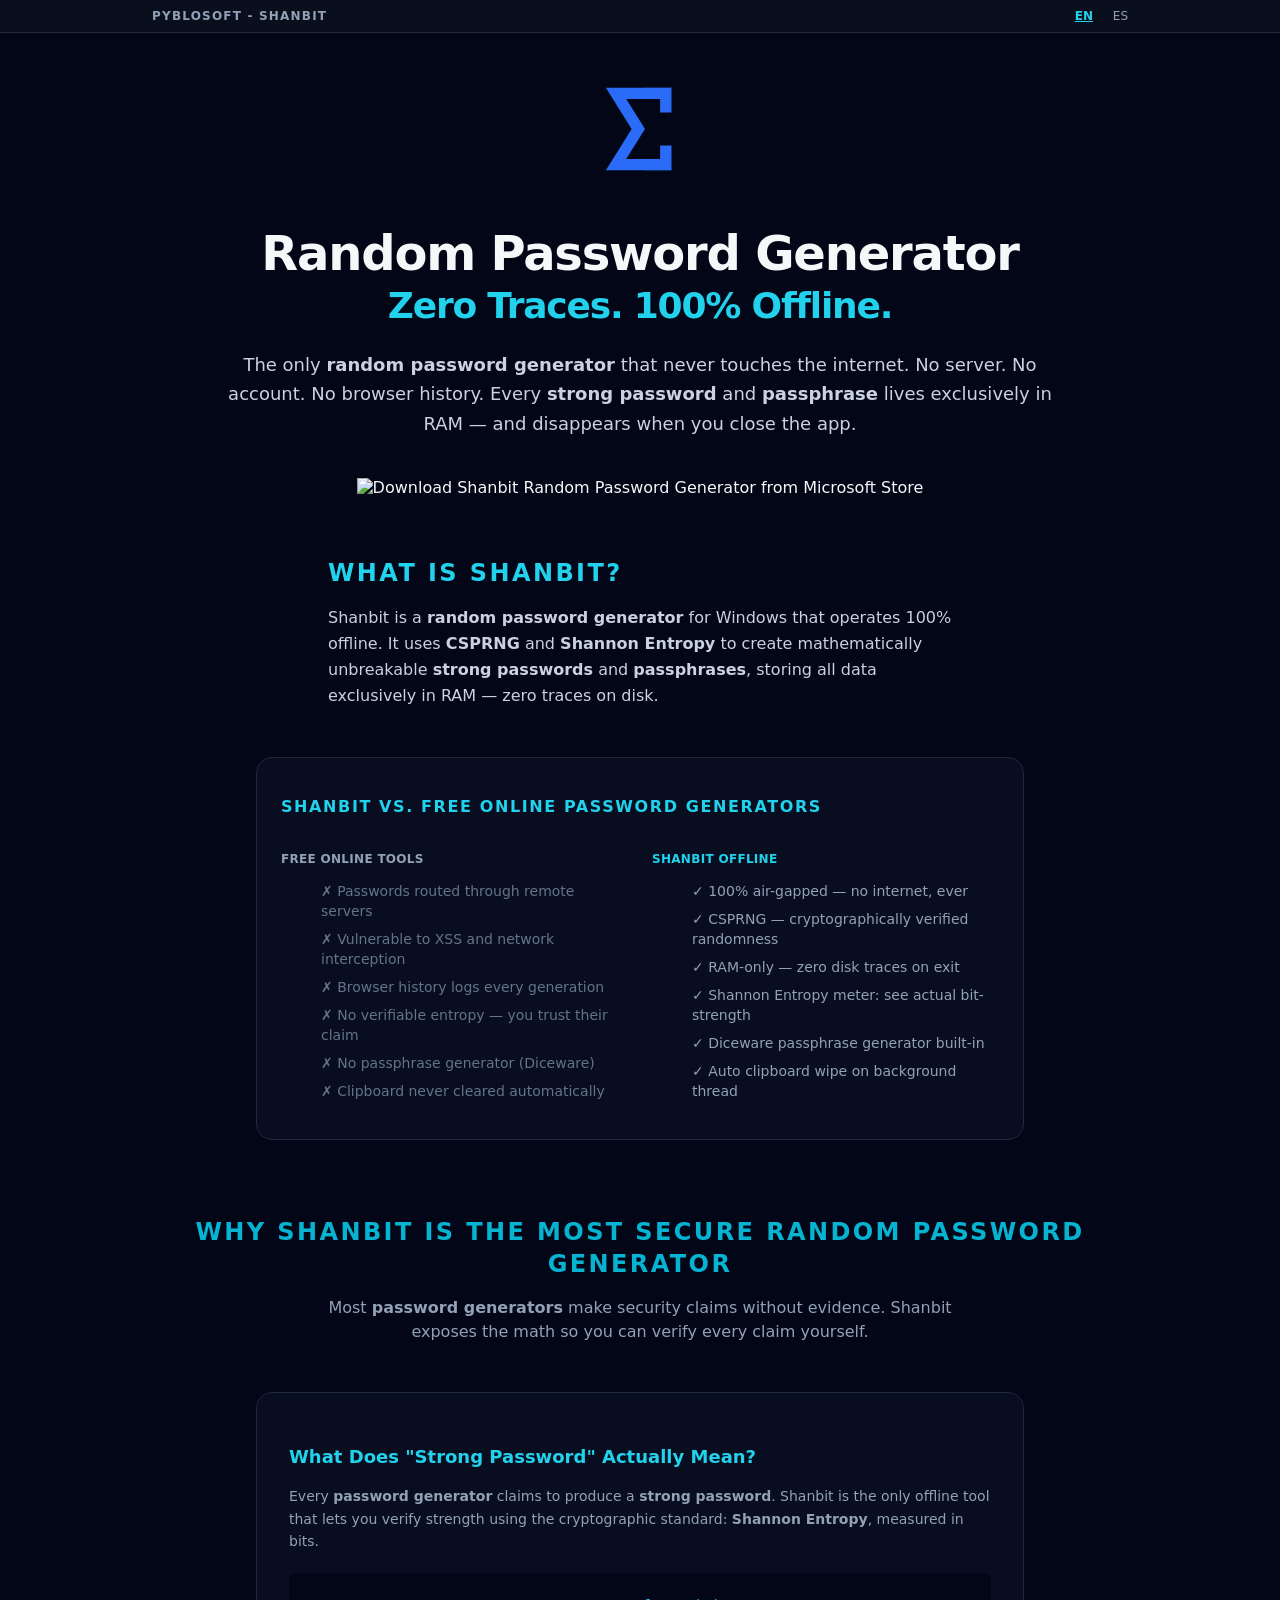
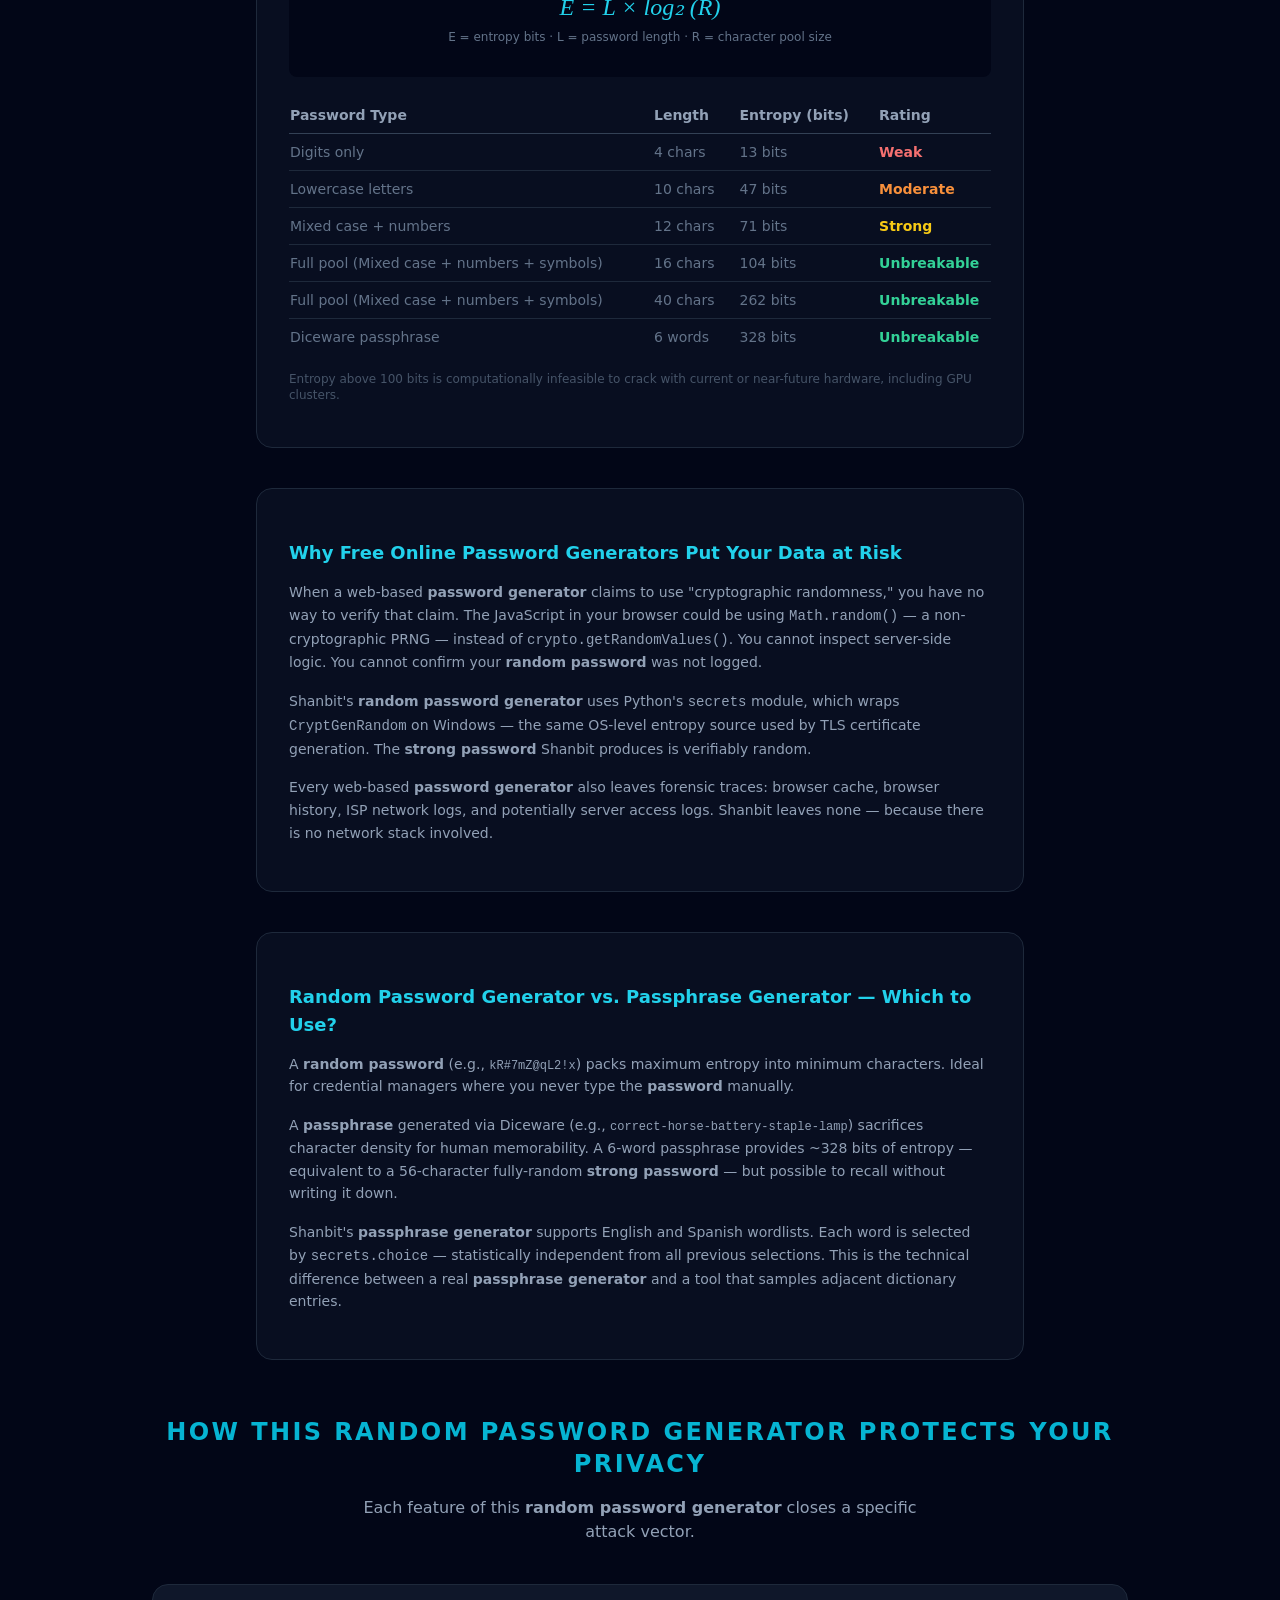
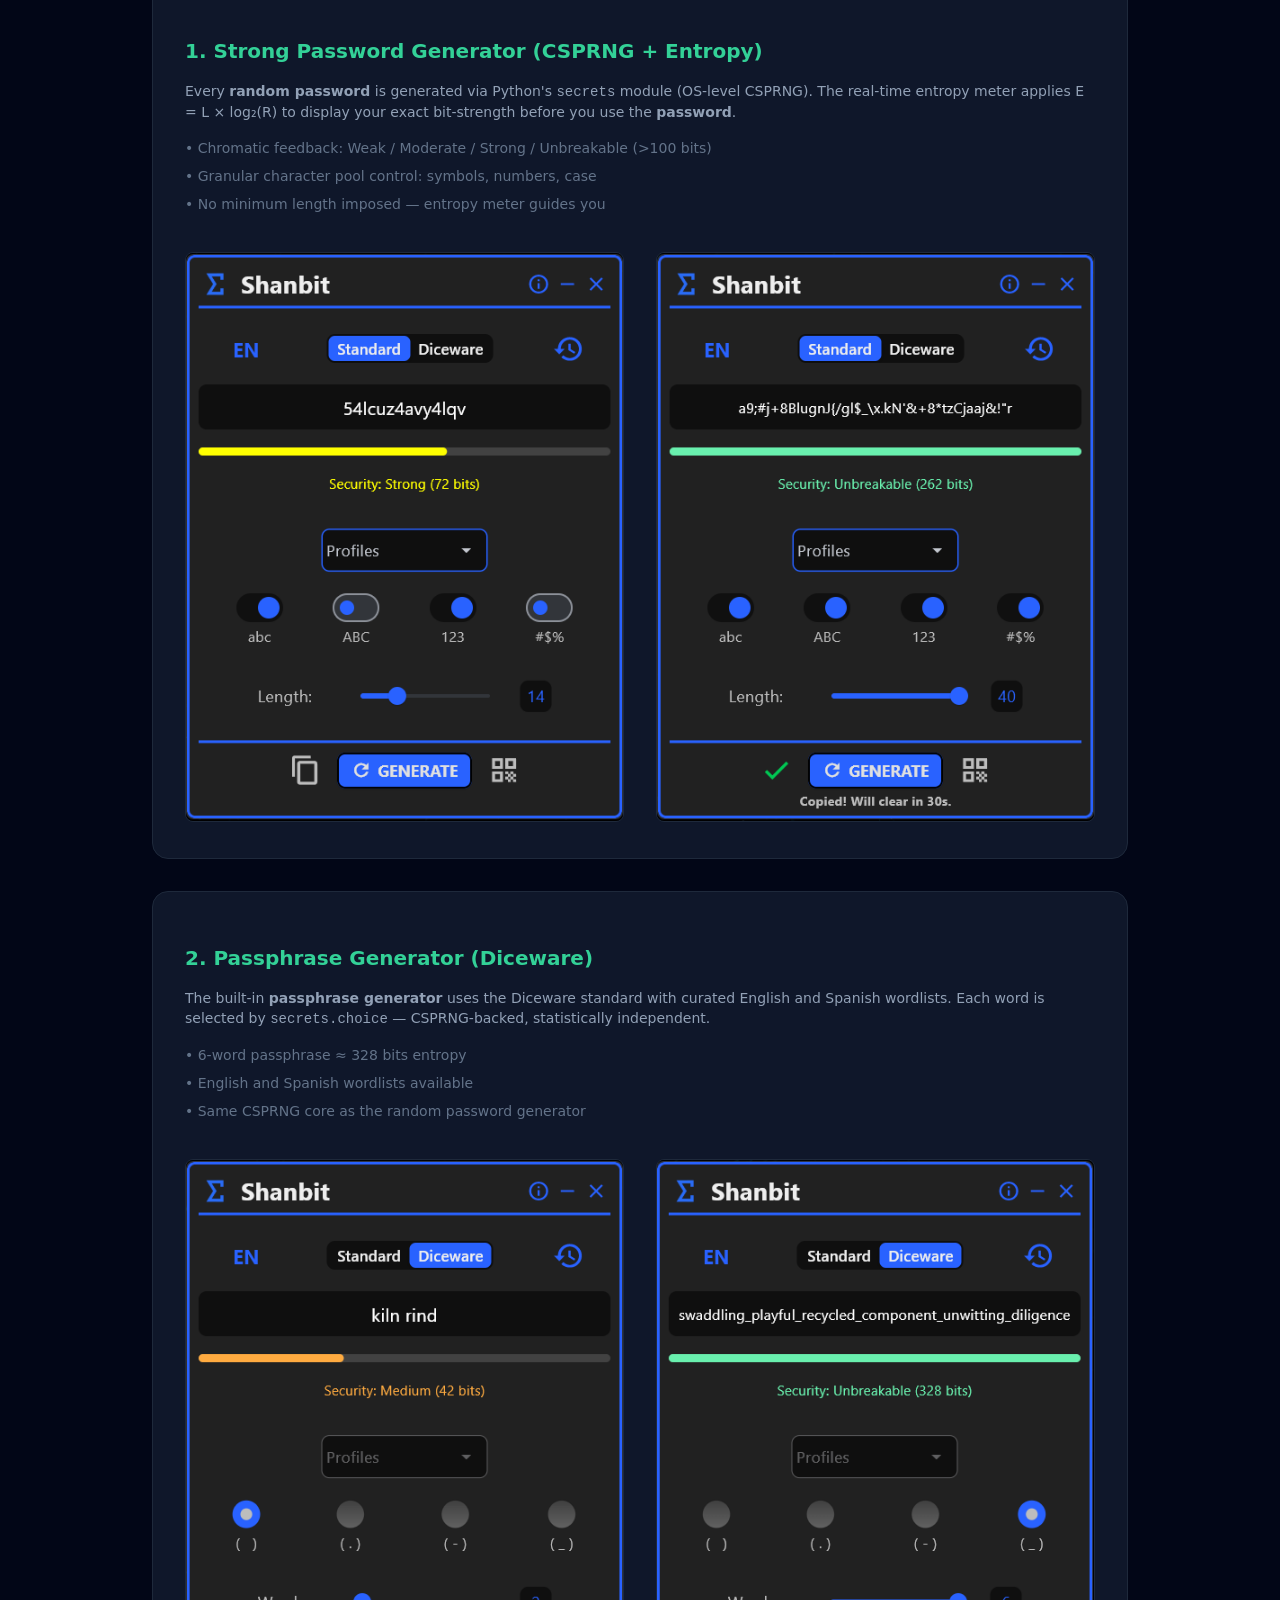
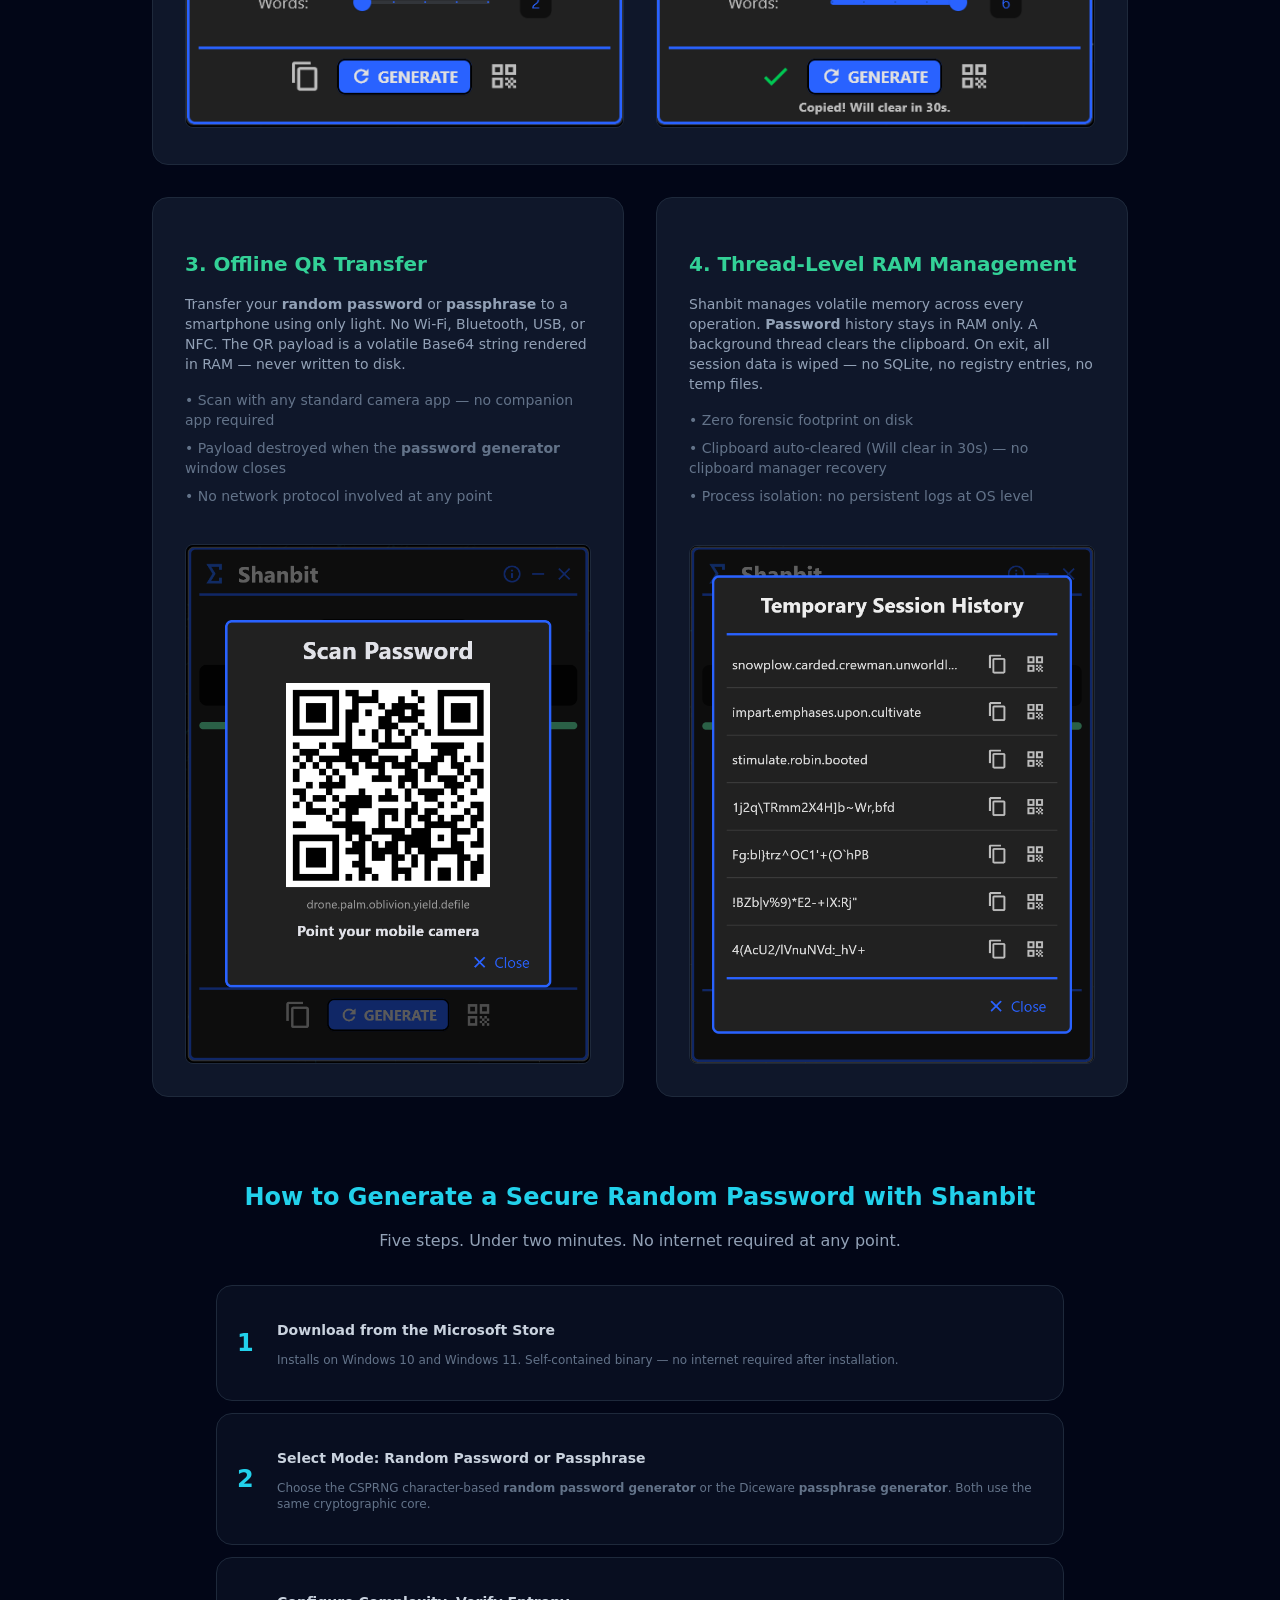
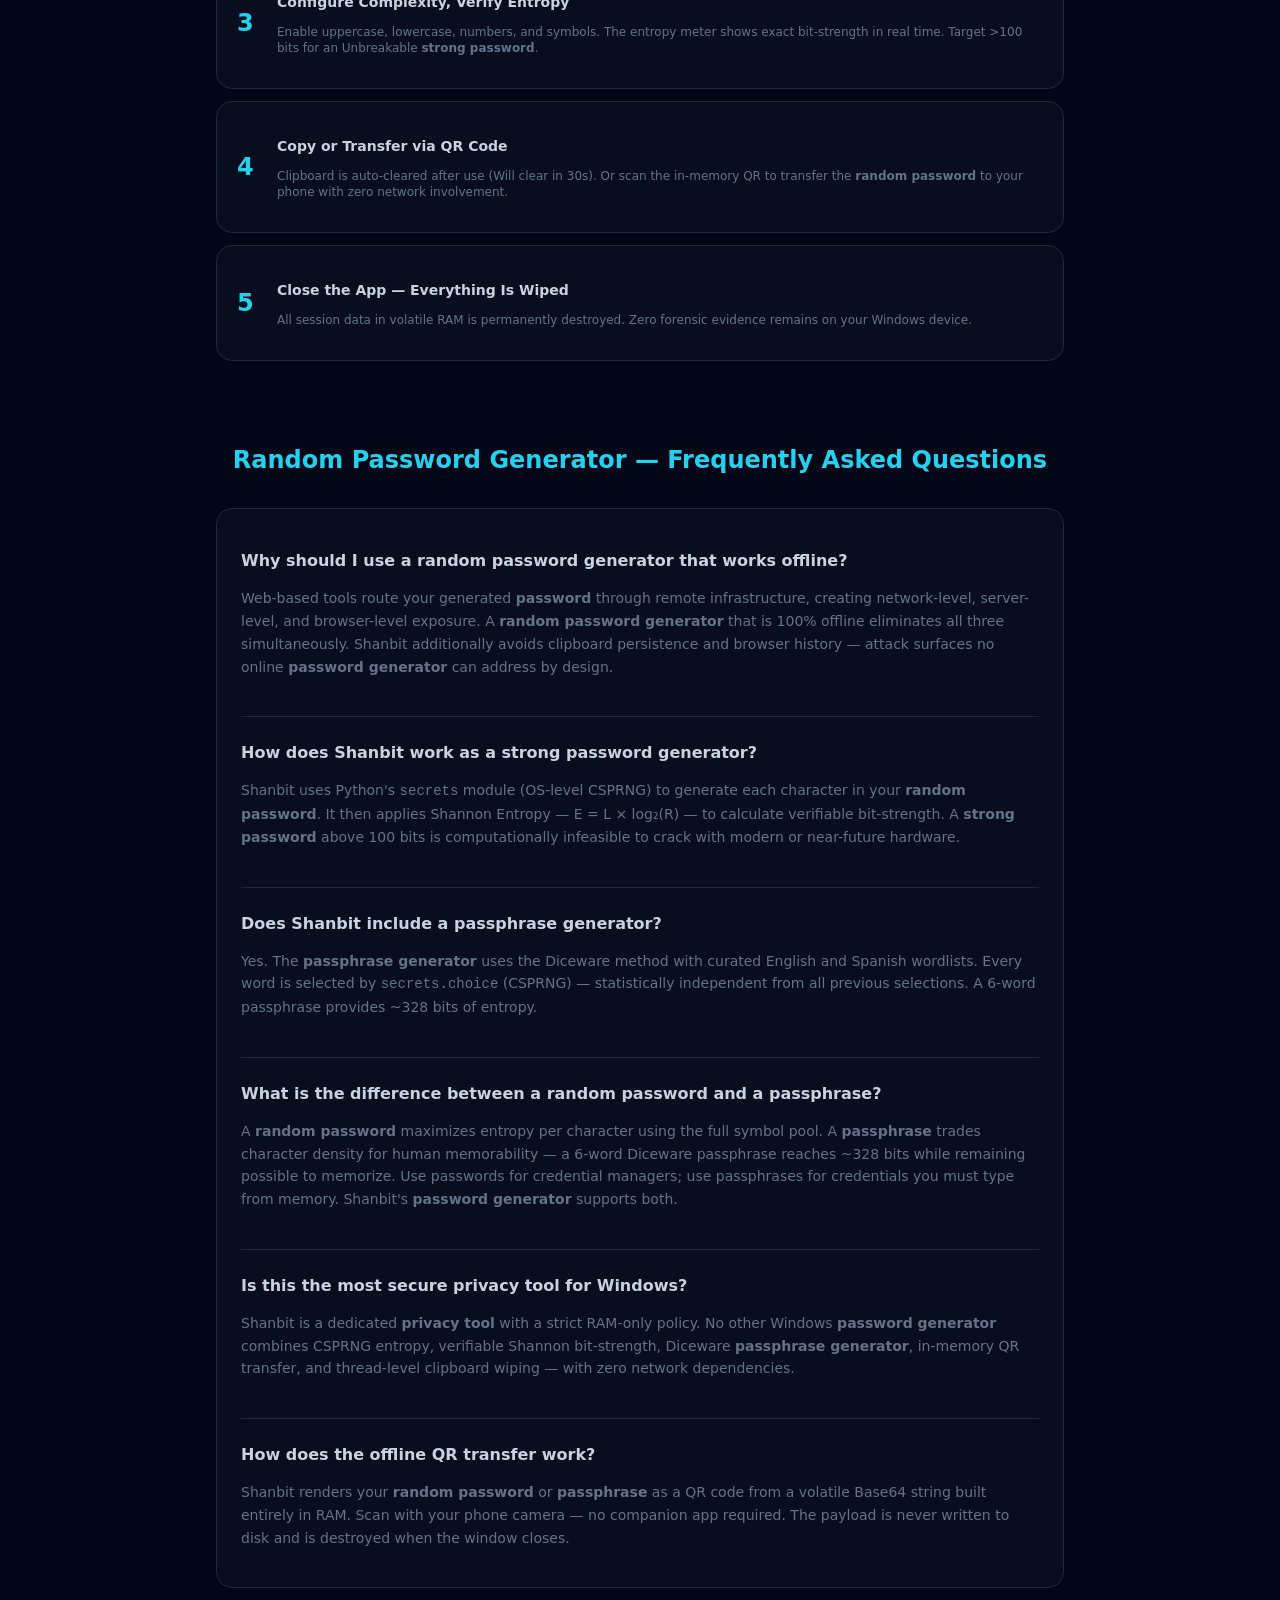
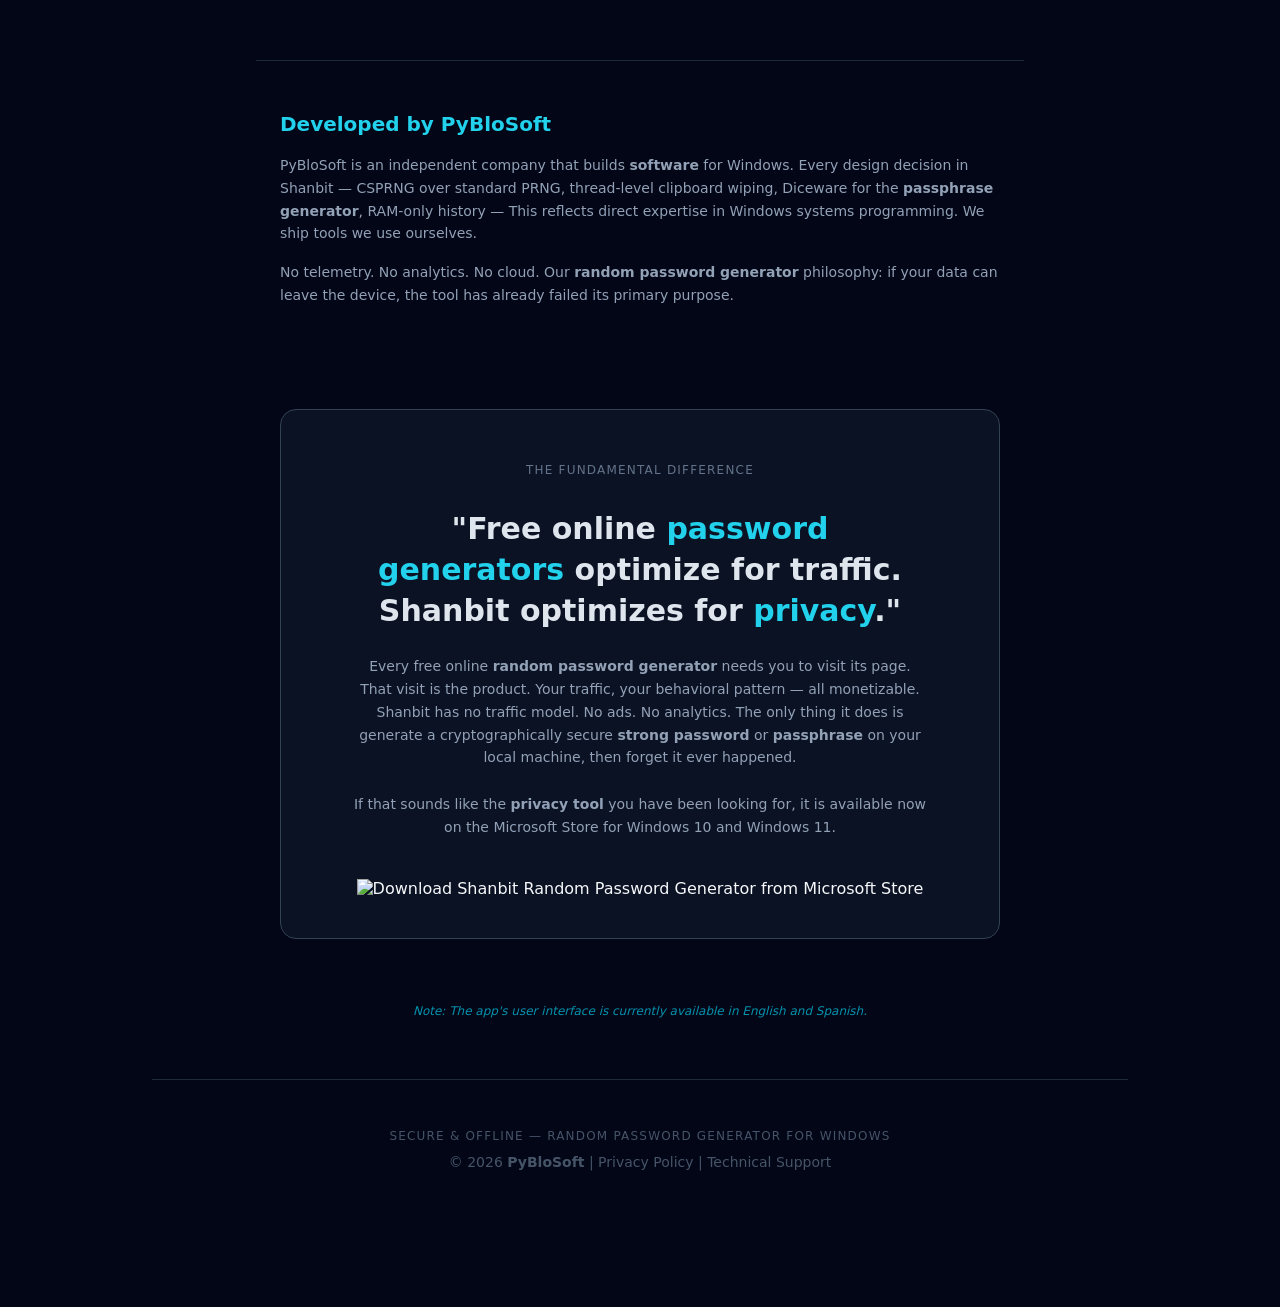
==== index.html @ 56f07fcd "feat: initial release of the web" ====
<!DOCTYPE html>
<html lang="en" class="dark" style="background-color: #020617;">
<head>
    <script>
        window.addEventListener('load', function() {
            setTimeout(function() {
                (function(w,d,s,l,i){w[l]=w[l]||[];w[l].push({'gtm.start':
                new Date().getTime(),event:'gtm.js'});var f=d.getElementsByTagName(s)[0],
                j=d.createElement(s),dl=l!='dataLayer'?'&l='+l:'';j.async=true;j.src=
                'https://www.googletagmanager.com/gtm.js?id='+i+dl;f.parentNode.insertBefore(j,f);
                })(window,document,'script','dataLayer','GTM-PFBRGDL6');
            }, 1000); 
        });
    </script>
    <meta charset="UTF-8">
    <meta name="viewport" content="width=device-width, initial-scale=1.0">
    <link rel="alternate" hreflang="en" href="https://pyblosoft.com/" />
    <link rel="alternate" hreflang="es" href="https://pyblosoft.com/es/" />
    <link rel="alternate" hreflang="x-default" href="https://pyblosoft.com/" />
    <meta name="robots" content="index, follow">
    <link rel="canonical" href="https://pyblosoft.com/" />
    
    <title>Random Password Generator | Secure, Private & 100% Offline - Shanbit</title>
    
    <meta name="description" content="Shanbit is the best random password generator for Windows. 100% offline, CSPRNG-powered strong password generator with passphrase generator (Diceware). Zero traces, total privacy.">
    
    <meta name="keywords" content="random password generator, password generator, strong password generator, passphrase generator, privacy tool, random password, offline password generator, secure password">

    <!-- Open Graph -->
    <meta property="og:type" content="website">
    <meta property="og:title" content="Shanbit – Random Password Generator | 100% Offline & Private">
    <meta property="og:description" content="The most secure random password generator for Windows. CSPRNG entropy, Diceware passphrase generator, and RAM-only privacy. Zero forensic footprint.">
    <meta property="og:url" content="https://pyblosoft.com/">
    <meta property="og:image" content="https://pyblosoft.com/assets/og_image.png">

    <link rel="shortcut icon" href="/favicon.ico" type="image/x-icon">

    <link rel="icon" type="image/png" href="/assets/Random-Password-Generator.png" sizes="512x512">

    <script type="application/ld+json">
    {
        "@context": "https://schema.org",
        "@type": "SoftwareApplication",
        "name": "Shanbit Random Password Generator",
        "alternateName": ["Shanbit", "Shanbit Password Generator", "Shanbit Privacy Tool"],
        "url": "https://pyblosoft.com/",
        "operatingSystem": "Windows 10, Windows 11",
        "applicationCategory": "SecurityApplication",
        "applicationSubCategory": "Password Manager",
        "description": "Shanbit is a professional random password generator for Windows that operates 100% offline. It uses CSPRNG entropy and a Diceware passphrase generator to create unbreakable strong passwords without leaving any forensic trace.",
        "featureList": [
            "Random Password Generator with Shannon Entropy analysis",
            "Passphrase Generator based on Diceware method",
            "CSPRNG (Cryptographically Secure Pseudo-Random Number Generator)",
            "100% Offline – no internet connection required",
            "RAM-only policy – zero disk traces",
            "Secure QR code transfer for mobile devices",
            "Automatic clipboard protection"
        ],
        "screenshot": [
            "https://pyblosoft.com/assets/standard-password-262bits-unbreakable.png",
            "https://pyblosoft.com/assets/standard-password-72bits-strong.png",
            "https://pyblosoft.com/assets/diceware-passphrase-328bits-unbreakable.png",
            "https://pyblosoft.com/assets/diceware-passphrase-42bits-moderate.png",
            "https://pyblosoft.com/assets/secure-qr-transfer-privacy-tool.png",
            "https://pyblosoft.com/assets/ram-only-history-random-password-security.png"
        ],
        "author": {
            "@type": "Organization",
            "name": "PyBloSoft",
            "url": "https://pyblosoft.com"
        }
    }
    </script>

    <script type="application/ld+json">
    {
        "@context": "https://schema.org",
        "@type": "Organization",
        "name": "PyBloSoft",
        "url": "https://pyblosoft.com",
        "logo": "https://pyblosoft.com/assets/shanbit-random-password-generator-logo.png",
        "contactPoint": {
            "@type": "ContactPoint",
            "email": "support@pyblosoft.com",
            "contactType": "Technical Support"
        },
        "sameAs": [],
        "description": "PyBloSoft is an independent software development company specializing in offline privacy tools and security software for Windows, following a strict private-by-design philosophy."
    }
    </script>

    <script type="application/ld+json">
    {
        "@context": "https://schema.org",
        "@type": "HowTo",
        "name": "How to Generate a Secure Random Password with Shanbit",
        "description": "Step-by-step guide to create a strong, cryptographically secure random password using the Shanbit offline random password generator for Windows.",
        "totalTime": "PT2M",
        "tool": {
            "@type": "HowToTool",
            "name": "Shanbit Random Password Generator"
        },
        "step": [
            {
                "@type": "HowToStep",
                "position": 1,
                "name": "Download and Install Shanbit",
                "text": "Get Shanbit from the Microsoft Store. The random password generator installs on Windows 10 or Windows 11 and requires no internet connection after installation.",
                "url": "https://www.microsoft.com/store/apps/9NR12VDV9NM5"
            },
            {
                "@type": "HowToStep",
                "position": 2,
                "name": "Choose Your Password Mode",
                "text": "Select between the random password generator mode (using CSPRNG + Shannon Entropy) or the passphrase generator mode (using the Diceware method with English or Spanish wordlists)."
            },
            {
                "@type": "HowToStep",
                "position": 3,
                "name": "Configure Password Complexity",
                "text": "Adjust character pools: uppercase letters, lowercase letters, numbers, and special symbols. The entropy meter displays real-time bit strength to confirm your strong password is in the Unbreakable range (>100 bits)."
            },
            {
                "@type": "HowToStep",
                "position": 4,
                "name": "Generate and Transfer Securely",
                "text": "Click Generate. Copy your strong password to the clipboard (Will clear in 30s) or scan the secure QR code to transfer the random password to your mobile device without any network connection."
            },
            {
                "@type": "HowToStep",
                "position": 5,
                "name": "Close the App to Wipe All Traces",
                "text": "When you close Shanbit, all password history stored in volatile RAM is instantly erased. No logs, no database entries, no forensic footprint remain on your hard drive."
            }
        ]
    }
    </script>

    <script type="application/ld+json">
    {
        "@context": "https://schema.org",
        "@type": "FAQPage",
        "mainEntity": [
            {
                "@type": "Question",
                "name": "Why should I use a random password generator that works offline?",
                "acceptedAnswer": {
                    "@type": "Answer",
                    "text": "An offline random password generator like Shanbit ensures your privacy by keeping sensitive data air-gapped from the internet, preventing leaks to third-party servers. Most web-based tools transmit your generated passwords to remote infrastructure, creating an exploitable attack surface. Shanbit's random password generator never connects to the internet, making interception technically impossible."
                }
            },
            {
                "@type": "Question",
                "name": "How does Shanbit work as a strong password generator?",
                "acceptedAnswer": {
                    "@type": "Answer",
                    "text": "Shanbit functions as a strong password generator by using CSPRNG (Cryptographically Secure Pseudo-Random Number Generators) and Shannon Entropy to guarantee that every random password resists modern brute-force attacks. The entropy formula E = L x log2(R) calculates the exact bit-strength of each password, giving you verifiable proof that your random password is mathematically unbreakable."
                }
            },
            {
                "@type": "Question",
                "name": "Does Shanbit include a passphrase generator?",
                "acceptedAnswer": {
                    "@type": "Answer",
                    "text": "Yes, Shanbit features a passphrase generator based on the Diceware method, creating human-readable keys that are cryptographically secure and easy to remember. The passphrase generator supports both English and Spanish wordlists, using Python's secrets.choice (CSPRNG) to ensure each word selection is statistically independent."
                }
            },
            {
                "@type": "Question",
                "name": "Is this the most secure privacy tool for Windows?",
                "acceptedAnswer": {
                    "@type": "Answer",
                    "text": "Shanbit is a dedicated privacy tool with a strict RAM-only policy. It leaves no forensic footprint on your hard drive. The random password generator stores all history exclusively in volatile memory, which is permanently wiped upon process termination. No other Windows password tool combines offline generation, entropy analysis, passphrase creation, and memory-safe architecture in a single application."
                }
            },
            {
                "@type": "Question",
                "name": "What makes Shanbit the best choice for random passwords?",
                "acceptedAnswer": {
                    "@type": "Answer",
                    "text": "Shanbit is the best choice because it combines a strong password generator, a passphrase generator, and secure QR transfer into a single offline privacy tool. Unlike free online generators, it uses CSPRNG for true randomness, calculates Shannon Entropy in real time, automatically clears the clipboard (Will clear in 30s), and destroys all data from RAM when closed."
                }
            },
            {
                "@type": "Question",
                "name": "What is the difference between a random password and a passphrase?",
                "acceptedAnswer": {
                    "@type": "Answer",
                    "text": "A random password is a string of mixed characters (letters, numbers, symbols) generated by a CSPRNG, optimized for maximum entropy per character. A passphrase is a sequence of random words generated by the Diceware method, which trades character-level complexity for human memorability while maintaining equivalent cryptographic strength. Shanbit's password generator supports both approaches."
                }
            },
            {
                "@type": "Question",
                "name": "How does the offline QR transfer work?",
                "acceptedAnswer": {
                    "@type": "Answer",
                    "text": "Shanbit generates a QR code containing your random password as a volatile Base64 string rendered entirely in RAM. You scan this code with your smartphone camera to transfer the strong password without using Wi-Fi, Bluetooth, USB, or any network protocol. The QR payload exists only during the active application window and is never written to disk."
                }
            },
            {
                "@type": "Question",
                "name": "Is Shanbit free to use?",
                "acceptedAnswer": {
                    "@type": "Answer",
                    "text": "Shanbit is available on the Microsoft Store for Windows 10 and Windows 11. It is a premium privacy tool developed by PyBloSoft, an independent software company focused on private-by-design security solutions."
                }
            }
        ]
    }
    </script>

    <script type="application/ld+json">
    {
        "@context": "https://schema.org",
        "@type": "BreadcrumbList",
        "itemListElement": [
            {
                "@type": "ListItem",
                "position": 1,
                "name": "Home",
                "item": "https://pyblosoft.com/"
            },
            {
                "@type": "ListItem",
                "position": 2,
                "name": "Random Password Generator",
                "item": "https://pyblosoft.com/"
            }
        ]
    }
    </script>

    <link rel="stylesheet" href="./assets/style.css">
</head>
<body class="bg-slate-950 font-sans antialiased text-slate-200">
    <noscript><iframe src="https://www.googletagmanager.com/ns.html?id=GTM-PFBRGDL6" height="0" width="0" style="display:none;visibility:hidden"></iframe></noscript>
    
    <nav class="bg-[#0a0f1e] border-b border-slate-800 sticky top-0 z-50">
        <div class="max-w-5xl mx-auto px-6 py-2 flex justify-between items-center">
            <div class="flex items-center gap-3">
                <span class="text-xs font-bold tracking-widest uppercase text-slate-400 slate-400-fijo">PyBloSoft - Shanbit</span>
            </div>
            <div class="text-xs space-x-4">
                <a href="index.html" class="cian-400-fijo underline font-bold">EN</a>
                <a href="es/index.html" class="slate-400-fijo hover-cian">ES</a>
            </div>
        </div>
    </nav>

    <!-- ============================================================
        ZONE 1 — CONVERSION (30%)
        Target: users already convinced. Close fast.
    ============================================================ -->

    <header class="max-w-4xl mx-auto px-6 pt-8 pb-6 text-center">

        <img src="assets/shanbit-random-password-generator-logo.png" alt="Shanbit – Professional Random Password Generator and Privacy Tool for Windows" class="w-24 h-24 md:w-28 md:h-28 mx-auto mb-6">
        
        <h1 class="text-4xl md:text-5xl font-extrabold mb-4 tracking-tight">
            <div>Random Password Generator</div> 
            <div><span class="text-2xl cian-400-fijo md:text-4xl mt-2">Zero Traces. 100% Offline.</span></div> 
        </h1>

        <p class="text-lg slate-300-fijo mt-6 mb-8 leading-relaxed max-w-lg mx-auto">
            The only <strong>random password generator</strong> that never touches the internet. 
            No server. No account. No browser history. Every <strong>strong password</strong> and <strong>passphrase</strong> lives exclusively in RAM — and disappears when you close the app.
        </p>

        <!-- Primary CTA -->
        <div class="flex justify-center py-2 mb-6">
            <a href="https://www.microsoft.com/store/apps/9NR12VDV9NM5" target="_blank" rel="noopener" class="transition-transform hover:scale-105">
                <img src="https://get.microsoft.com/images/en-us%20dark.svg" alt="Download Shanbit Random Password Generator from Microsoft Store" class="h-14">
            </a>
        </div>

        <!-- AEO Quick Answer Block -->
        <div class="px-6 py-2 max-w-2xl mx-auto mb-6 text-left">
            <h2 class="text-2xl cian-400-fijo font-bold mobile-left uppercase tracking-widest mb-2">What is Shanbit?</h2>
            <p class="slate-300-fijo text-base leading-relaxed">
                Shanbit is a <strong>random password generator</strong> for Windows that operates 100% offline. It uses <strong>CSPRNG</strong> and <strong>Shannon Entropy</strong> to create mathematically unbreakable <strong>strong passwords</strong> and <strong>passphrases</strong>, storing all data exclusively in RAM — zero traces on disk.
            </p>
        </div>

        <!-- Comparison table — conversion asset -->
        <div class="bg-slate-900/50 border border-slate-800 rounded-2xl p-6 max-w-3xl mx-auto text-left mb-4">
            <h2 class="text-base font-bold uppercase mobile-left tracking-widest cian-400-fijo mb-5" style="text-align:left!important">Shanbit vs. Free Online Password Generators</h2>
            <div class="grid grid-cols-2 gap-6 text-sm">
                <div>
                    <h3 class="font-bold slate-400-fijo mb-3 uppercase tracking-wide text-xs">Free Online Tools</h3>
                    <ul class="slate-500-fijo space-y-2">
                        <li>✗ Passwords routed through remote servers</li>
                        <li>✗ Vulnerable to XSS and network interception</li>
                        <li>✗ Browser history logs every generation</li>
                        <li>✗ No verifiable entropy — you trust their claim</li>
                        <li>✗ No passphrase generator (Diceware)</li>
                        <li>✗ Clipboard never cleared automatically</li>
                    </ul>
                </div>
                <div>
                    <h3 class="font-bold cian-400-fijo mb-3 uppercase tracking-wide text-xs">Shanbit Offline</h3>
                    <ul class="slate-400-fijo space-y-2">
                        <li>✓ 100% air-gapped — no internet, ever</li>
                        <li>✓ CSPRNG — cryptographically verified randomness</li>
                        <li>✓ RAM-only — zero disk traces on exit</li>
                        <li>✓ Shannon Entropy meter: see actual bit-strength</li>
                        <li>✓ Diceware passphrase generator built-in</li>
                        <li>✓ Auto clipboard wipe on background thread</li>
                    </ul>
                </div>
            </div>
        </div>

    </header>

    <main class="max-w-5xl mx-auto px-6 pb-24">

        <!-- ============================================================
            ZONE 2 — AUTHORITY (50%)
            Target: skeptics. Convince with technical precision.
        ============================================================ -->

        <div class="text-center mb-12 pt-4">
            <h2 class="text-2xl font-bold uppercase tracking-widest cian-500-fijo mb-4">Why Shanbit Is the Most Secure Random Password Generator</h2>
            <p class="slate-400-fijo max-w-2xl mx-auto text-base">Most <strong>password generators</strong> make security claims without evidence. Shanbit exposes the math so you can verify every claim yourself.</p>
        </div>

        <!-- Authority: Entropy mini table -->
        <div class="bg-slate-900/50 border border-slate-800 rounded-2xl p-8 max-w-3xl mx-auto mb-10">
            <h3 class="text-lg font-bold cian-400-fijo mb-2">What Does "Strong Password" Actually Mean?</h3>
            <p class="slate-400-fijo text-sm leading-relaxed mb-5">
                Every <strong>password generator</strong> claims to produce a <strong>strong password</strong>. Shanbit is the only offline tool that lets you verify strength using the cryptographic standard: <strong>Shannon Entropy</strong>, measured in bits.
            </p>
            <div class="bg-slate-950 rounded-lg p-5 mb-5 text-center">
                <span class="italic cian-400-fijo" style="font-size: 1.5rem; font-family: serif;">E = L × log₂ (R)</span>
                <p class="text-xs slate-500-fijo mt-2">E = entropy bits · L = password length · R = character pool size</p>
            </div>
            <div class="overflow-x-auto">
                <table class="w-full text-sm text-left border-collapse">
                    <thead>
                        <tr class="border-b border-slate-700">
                            <th class="py-2 pr-4 slate-400-fijo font-semibold">Password Type</th>
                            <th class="py-2 pr-4 slate-400-fijo font-semibold">Length</th>
                            <th class="py-2 pr-4 slate-400-fijo font-semibold">Entropy (bits)</th>
                            <th class="py-2 slate-400-fijo font-semibold">Rating</th>
                        </tr>
                    </thead>
                    <tbody class="slate-500-fijo">
                        <tr class="border-b border-slate-800">
                            <td class="py-2 pr-4">Digits only</td>
                            <td class="py-2 pr-4">4 chars</td>
                            <td class="py-2 pr-4">13 bits</td>
                            <td class="py-2 text-red-400 font-bold">Weak</td>
                        </tr>
                        <tr class="border-b border-slate-800">
                            <td class="py-2 pr-4">Lowercase letters</td>
                            <td class="py-2 pr-4">10 chars</td>
                            <td class="py-2 pr-4">47 bits</td>
                            <td class="py-2 text-orange-400 font-bold">Moderate</td>
                        </tr>
                        <tr class="border-b border-slate-800">
                            <td class="py-2 pr-4">Mixed case + numbers</td>
                            <td class="py-2 pr-4">12 chars</td>
                            <td class="py-2 pr-4">71 bits</td>
                            <td class="py-2 text-yellow-400 font-bold">Strong</td>
                        </tr>
                        <tr class="border-b border-slate-800">
                            <td class="py-2 pr-4">Full pool (Mixed case + numbers + symbols)</td>
                            <td class="py-2 pr-4">16 chars</td>
                            <td class="py-2 pr-4">104 bits</td>
                            <td class="py-2 emerald-400-fijo font-bold">Unbreakable</td>
                        </tr>
                        <tr class="border-b border-slate-800">
                            <td class="py-2 pr-4">Full pool (Mixed case + numbers + symbols)</td>
                            <td class="py-2 pr-4">40 chars</td>
                            <td class="py-2 pr-4">262 bits</td>
                            <td class="py-2 emerald-400-fijo font-bold">Unbreakable</td>
                        </tr>
                        <tr>
                            <td class="py-2 pr-4">Diceware passphrase</td>
                            <td class="py-2 pr-4">6 words</td>
                            <td class="py-2 pr-4">328 bits</td>
                            <td class="py-2 emerald-400-fijo font-bold">Unbreakable</td>
                        </tr>
                    </tbody>
                </table>
            </div>
            <p class="text-xs slate-600-fijo mt-4">Entropy above 100 bits is computationally infeasible to crack with current or near-future hardware, including GPU clusters.</p>
        </div>

        <!-- Authority: Why online generators are unverifiable -->
        <div class="bg-slate-900/50 border border-slate-800 rounded-2xl p-8 max-w-3xl mx-auto mb-10">
            <h3 class="text-lg font-bold cian-400-fijo mb-3">Why Free Online Password Generators Put Your Data at Risk</h3>
            <p class="slate-400-fijo text-sm leading-relaxed mb-4">
                When a web-based <strong>password generator</strong> claims to use "cryptographic randomness," you have no way to verify that claim. The JavaScript in your browser could be using <code>Math.random()</code> — a non-cryptographic PRNG — instead of <code>crypto.getRandomValues()</code>. You cannot inspect server-side logic. You cannot confirm your <strong>random password</strong> was not logged.
            </p>
            <p class="slate-400-fijo text-sm leading-relaxed mb-4">
                Shanbit's <strong>random password generator</strong> uses Python's <code>secrets</code> module, which wraps <code>CryptGenRandom</code> on Windows — the same OS-level entropy source used by TLS certificate generation. The <strong>strong password</strong> Shanbit produces is verifiably random.
            </p>
            <p class="slate-400-fijo text-sm leading-relaxed">
                Every web-based <strong>password generator</strong> also leaves forensic traces: browser cache, browser history, ISP network logs, and potentially server access logs. Shanbit leaves none — because there is no network stack involved.
            </p>
        </div>

        <!-- Authority: Password vs Passphrase -->
        <div class="bg-slate-900/50 border border-slate-800 rounded-2xl p-8 max-w-3xl mx-auto mb-14">
            <h3 class="text-lg font-bold cian-400-fijo mb-3">Random Password Generator vs. Passphrase Generator — Which to Use?</h3>
            <p class="slate-400-fijo text-sm leading-relaxed mb-4">
                A <strong>random password</strong> (e.g., <code class="text-xs">kR#7mZ@qL2!x</code>) packs maximum entropy into minimum characters. Ideal for credential managers where you never type the <strong>password</strong> manually.
            </p>
            <p class="slate-400-fijo text-sm leading-relaxed mb-4">
                A <strong>passphrase</strong> generated via Diceware (e.g., <code class="text-xs">correct-horse-battery-staple-lamp</code>) sacrifices character density for human memorability. A 6-word passphrase provides ~328 bits of entropy — equivalent to a 56-character fully-random <strong>strong password</strong> — but possible to recall without writing it down.
            </p>
            <p class="slate-400-fijo text-sm leading-relaxed">
                Shanbit's <strong>passphrase generator</strong> supports English and Spanish wordlists. Each word is selected by <code>secrets.choice</code> — statistically independent from all previous selections. This is the technical difference between a real <strong>passphrase generator</strong> and a tool that samples adjacent dictionary entries.
            </p>
        </div>

        <!-- Features -->
        <div class="text-center mb-10">
            <h2 class="text-2xl font-bold uppercase tracking-widest cian-500-fijo mb-3">How This Random Password Generator Protects Your Privacy</h2>
            <p class="slate-400-fijo text-base max-w-xl mx-auto">Each feature of this <strong>random password generator</strong> closes a specific attack vector.</p>
        </div>

        <div class="feature-card p-8 mb-8 rounded-2xl flex flex-col h-full">
            <div class="mb-6 flex-grow">
                <h3 class="text-xl font-bold mb-4 emerald-400-fijo">1. Strong Password Generator (CSPRNG + Entropy)</h3>
                <p class="slate-400-fijo text-sm mb-4">
                    Every <strong>random password</strong> is generated via Python's <code>secrets</code> module (OS-level CSPRNG). The real-time entropy meter applies E = L × log₂(R) to display your exact bit-strength before you use the <strong>password</strong>.
                </p>
                <ul class="text-sm slate-500-fijo space-y-2">
                    <li>• Chromatic feedback: Weak / Moderate / Strong / Unbreakable (&gt;100 bits)</li>
                    <li>• Granular character pool control: symbols, numbers, case</li>
                    <li>• No minimum length imposed — entropy meter guides you</li>
                </ul>
            </div>
            <div class="grid md:grid-cols-2 gap-8 mb-1">
                <img src="assets/standard-password-72bits-strong.png" alt="Shanbit random password generator — 14 characters, 72 bits, Security: Strong" class="rounded-lg border border-slate-800 w-full object-cover">
                <img src="assets/standard-password-262bits-unbreakable.png" alt="Shanbit random password generator — 40 characters, 262 bits, Security: Unbreakable" class="rounded-lg border border-slate-800 w-full object-cover">
            </div>
        </div>

        <div class="feature-card p-8 mb-8 rounded-2xl flex flex-col h-full">
            <div class="mb-6 flex-grow">
                <h3 class="text-xl font-bold mb-4 emerald-400-fijo">2. Passphrase Generator (Diceware)</h3>
                <p class="slate-400-fijo text-sm mb-4">
                    The built-in <strong>passphrase generator</strong> uses the Diceware standard with curated English and Spanish wordlists. Each word is selected by <code>secrets.choice</code> — CSPRNG-backed, statistically independent.
                </p>
                <ul class="text-sm slate-500-fijo space-y-2">
                    <li>• 6-word passphrase ≈ 328 bits entropy</li>
                    <li>• English and Spanish wordlists available</li>
                    <li>• Same CSPRNG core as the random password generator</li>
                </ul>
            </div>
            <div class="grid md:grid-cols-2 gap-8 mb-1">
                <img src="assets/diceware-passphrase-42bits-moderate.png" alt="Shanbit passphrase generator — 2 words, 42 bits, Security: Moderate" class="rounded-lg border border-slate-800 w-full object-cover">
                <img src="assets/diceware-passphrase-328bits-unbreakable.png" alt="Shanbit passphrase generator — 6 words, 328 bits, Security: Unbreakable" class="rounded-lg border border-slate-800 w-full object-cover">
            </div>
        </div>

        <div class="grid md:grid-cols-2 gap-8 items-stretch mb-14">
            <div class="feature-card p-8 rounded-2xl flex flex-col h-full">
                <div class="mb-6 flex-grow">
                    <h3 class="text-xl font-bold mb-4 emerald-400-fijo">3. Offline QR Transfer</h3>
                    <p class="slate-400-fijo text-sm mb-4">
                        Transfer your <strong>random password</strong> or <strong>passphrase</strong> to a smartphone using only light. No Wi-Fi, Bluetooth, USB, or NFC. The QR payload is a volatile Base64 string rendered in RAM — never written to disk.
                    </p>
                    <ul class="text-sm slate-500-fijo space-y-2">
                        <li>• Scan with any standard camera app — no companion app required</li>
                        <li>• Payload destroyed when the <strong>password generator</strong> window closes</li>
                        <li>• No network protocol involved at any point</li>
                    </ul>
                </div>
                <img src="assets/secure-qr-transfer-privacy-tool.png" alt="Secure offline QR transfer in Shanbit privacy tool for transferring random password to mobile without internet" class="mt-auto rounded-lg border border-slate-800 w-full object-cover">
            </div>
            <div class="feature-card p-8 rounded-2xl flex flex-col h-full">
                <div class="mb-6 flex-grow">
                    <h3 class="text-xl font-bold mb-4 emerald-400-fijo">4. Thread-Level RAM Management</h3>
                    <p class="slate-400-fijo text-sm mb-4">
                        Shanbit manages volatile memory across every operation. <strong>Password</strong> history stays in RAM only. A background thread clears the clipboard. On exit, all session data is wiped — no SQLite, no registry entries, no temp files.
                    </p>
                    <ul class="text-sm slate-500-fijo space-y-2">
                        <li>• Zero forensic footprint on disk</li>
                        <li>• Clipboard auto-cleared (Will clear in 30s) — no clipboard manager recovery</li>
                        <li>• Process isolation: no persistent logs at OS level</li>
                    </ul>
                </div>
                <img src="assets/ram-only-history-random-password-security.png" alt="Volatile RAM history management in Shanbit random password generator ensuring maximum privacy and zero disk traces" class="mt-auto rounded-lg border border-slate-800 w-full object-cover">
            </div>
        </div>

        <!-- How To -->
        <section class="max-w-4xl mx-auto px-6 py-2 mb-6">
            <h2 class="text-2xl font-bold cian-400-fijo mb-2 text-center">How to Generate a Secure Random Password with Shanbit</h2>
            <p class="slate-400-fijo text-base text-center mb-8">Five steps. Under two minutes. No internet required at any point.</p>
            <div class="space-y-3">
                <div class="bg-slate-900/50 border border-slate-800 rounded-2xl p-5 flex gap-4 items-center">
                    <span class="text-2xl font-extrabold cian-400-fijo leading-none w-6 shrink-0">1</span>
                    <div>
                        <h3 class="font-bold slate-300-fijo mb-1 text-sm">Download from the Microsoft Store</h3>
                        <p class="slate-500-fijo text-xs">Installs on Windows 10 and Windows 11. Self-contained binary — no internet required after installation.</p>
                    </div>
                </div>
                <div class="bg-slate-900/50 border border-slate-800 rounded-2xl p-5 flex gap-4 items-center">
                    <span class="text-2xl font-extrabold cian-400-fijo leading-none w-6 shrink-0">2</span>
                    <div>
                        <h3 class="font-bold slate-300-fijo mb-1 text-sm">Select Mode: Random Password or Passphrase</h3>
                        <p class="slate-500-fijo text-xs">Choose the CSPRNG character-based <strong>random password generator</strong> or the Diceware <strong>passphrase generator</strong>. Both use the same cryptographic core.</p>
                    </div>
                </div>
                <div class="bg-slate-900/50 border border-slate-800 rounded-2xl p-5 flex gap-4 items-center">
                    <span class="text-2xl font-extrabold cian-400-fijo leading-none w-6 shrink-0">3</span>
                    <div>
                        <h3 class="font-bold slate-300-fijo mb-1 text-sm">Configure Complexity, Verify Entropy</h3>
                        <p class="slate-500-fijo text-xs">Enable uppercase, lowercase, numbers, and symbols. The entropy meter shows exact bit-strength in real time. Target &gt;100 bits for an Unbreakable <strong>strong password</strong>.</p>
                    </div>
                </div>
                <div class="bg-slate-900/50 border border-slate-800 rounded-2xl p-5 flex gap-4 items-center">
                    <span class="text-2xl font-extrabold cian-400-fijo leading-none w-6 shrink-0">4</span>
                    <div>
                        <h3 class="font-bold slate-300-fijo mb-1 text-sm">Copy or Transfer via QR Code</h3>
                        <p class="slate-500-fijo text-xs">Clipboard is auto-cleared after use (Will clear in 30s). Or scan the in-memory QR to transfer the <strong>random password</strong> to your phone with zero network involvement.</p>
                    </div>
                </div>
                <div class="bg-slate-900/50 border border-slate-800 rounded-2xl p-5 flex gap-4 items-center">
                    <span class="text-2xl font-extrabold cian-400-fijo leading-none w-6 shrink-0">5</span>
                    <div>
                        <h3 class="font-bold slate-300-fijo mb-1 text-sm">Close the App — Everything Is Wiped</h3>
                        <p class="slate-500-fijo text-xs">All session data in volatile RAM is permanently destroyed. Zero forensic evidence remains on your Windows device.</p>
                    </div>
                </div>
            </div>
        </section>

        <!-- FAQ -->
        <section class="max-w-4xl mx-auto px-6 py-8 mb-10">
            <h2 class="text-2xl font-bold cian-400-fijo mb-8 text-center">Random Password Generator — Frequently Asked Questions</h2>
            <div class="bg-slate-900/50 p-6 rounded-2xl border border-slate-800">
                <div class="space-y-6">
                    <div class="border-b border-slate-800 pb-6">
                        <h3 class="text-base font-bold mb-2 slate-300-fijo">Why should I use a random password generator that works offline?</h3>
                        <p class="slate-500-fijo text-sm leading-relaxed">Web-based tools route your generated <strong>password</strong> through remote infrastructure, creating network-level, server-level, and browser-level exposure. A <strong>random password generator</strong> that is 100% offline eliminates all three simultaneously. Shanbit additionally avoids clipboard persistence and browser history — attack surfaces no online <strong>password generator</strong> can address by design.</p>
                    </div>
                    <div class="border-b border-slate-800 pb-6">
                        <h3 class="text-base font-bold mb-2 slate-300-fijo">How does Shanbit work as a strong password generator?</h3>
                        <p class="slate-500-fijo text-sm leading-relaxed">Shanbit uses Python's <code>secrets</code> module (OS-level CSPRNG) to generate each character in your <strong>random password</strong>. It then applies Shannon Entropy — E = L × log₂(R) — to calculate verifiable bit-strength. A <strong>strong password</strong> above 100 bits is computationally infeasible to crack with modern or near-future hardware.</p>
                    </div>
                    <div class="border-b border-slate-800 pb-6">
                        <h3 class="text-base font-bold mb-2 slate-300-fijo">Does Shanbit include a passphrase generator?</h3>
                        <p class="slate-500-fijo text-sm leading-relaxed">Yes. The <strong>passphrase generator</strong> uses the Diceware method with curated English and Spanish wordlists. Every word is selected by <code>secrets.choice</code> (CSPRNG) — statistically independent from all previous selections. A 6-word passphrase provides ~328 bits of entropy.</p>
                    </div>
                    <div class="border-b border-slate-800 pb-6">
                        <h3 class="text-base font-bold mb-2 slate-300-fijo">What is the difference between a random password and a passphrase?</h3>
                        <p class="slate-500-fijo text-sm leading-relaxed">A <strong>random password</strong> maximizes entropy per character using the full symbol pool. A <strong>passphrase</strong> trades character density for human memorability — a 6-word Diceware passphrase reaches ~328 bits while remaining possible to memorize. Use passwords for credential managers; use passphrases for credentials you must type from memory. Shanbit's <strong>password generator</strong> supports both.</p>
                    </div>
                    <div class="border-b border-slate-800 pb-6">
                        <h3 class="text-base font-bold mb-2 slate-300-fijo">Is this the most secure privacy tool for Windows?</h3>
                        <p class="slate-500-fijo text-sm leading-relaxed">Shanbit is a dedicated <strong>privacy tool</strong> with a strict RAM-only policy. No other Windows <strong>password generator</strong> combines CSPRNG entropy, verifiable Shannon bit-strength, Diceware <strong>passphrase generator</strong>, in-memory QR transfer, and thread-level clipboard wiping — with zero network dependencies.</p>
                    </div>
                    <div>
                        <h3 class="text-base font-bold mb-2 slate-300-fijo">How does the offline QR transfer work?</h3>
                        <p class="slate-500-fijo text-sm leading-relaxed">Shanbit renders your <strong>random password</strong> or <strong>passphrase</strong> as a QR code from a volatile Base64 string built entirely in RAM. Scan with your phone camera — no companion app required. The payload is never written to disk and is destroyed when the window closes.</p>
                    </div>
                </div>
            </div>
        </section>

        <!-- E-E-A-T -->
        <section class="max-w-3xl mx-auto px-6 py-8 border-t border-slate-800 mb-2">
            <h2 class="text-xl font-bold mobile-left cian-400-fijo mb-4">Developed by PyBloSoft</h2>
            <p class="slate-400-fijo text-sm leading-relaxed mb-4">
                PyBloSoft is an independent company that builds <strong>software</strong> for Windows. Every design decision in Shanbit — CSPRNG over standard PRNG, thread-level clipboard wiping, Diceware for the <strong>passphrase generator</strong>, RAM-only history — This reflects direct expertise in Windows systems programming. We ship tools we use ourselves.
            </p>
            <p class="slate-400-fijo text-sm leading-relaxed">
                No telemetry. No analytics. No cloud. Our <strong>random password generator</strong> philosophy: if your data can leave the device, the tool has already failed its primary purpose.
            </p>
        </section>

        <!-- ============================================================
            ZONE 3 — PERSUASIVE CLOSE (20%)
            Target: users still on the fence. Anchor the decision.
        ============================================================ -->
        <section class="max-w-3xl mx-auto px-6 py-12 text-center">
            <div class="bg-slate-900/70 border border-slate-700 rounded-2xl p-10">
                <p class="text-xs uppercase tracking-widest slate-500-fijo mb-6">The fundamental difference</p>
                <blockquote class="text-2xl md:text-3xl font-bold slate-200 leading-snug mb-6">
                    "Free online <strong class="cian-400-fijo">password generators</strong> optimize for traffic.<br>
                    Shanbit optimizes for <strong class="cian-400-fijo">privacy</strong>."
                </blockquote>
                <p class="slate-400-fijo text-sm leading-relaxed max-w-xl mx-auto mb-6">
                    Every free online <strong>random password generator</strong> needs you to visit its page. That visit is the product. Your traffic, your behavioral pattern — all monetizable. Shanbit has no traffic model. No ads. No analytics. The only thing it does is generate a cryptographically secure <strong>strong password</strong> or <strong>passphrase</strong> on your local machine, then forget it ever happened.
                </p>
                <p class="slate-400-fijo text-sm leading-relaxed max-w-xl mx-auto mb-10">
                    If that sounds like the <strong>privacy tool</strong> you have been looking for, it is available now on the Microsoft Store for Windows 10 and Windows 11.
                </p>
                <a href="https://www.microsoft.com/store/apps/9NR12VDV9NM5" target="_blank" rel="noopener" class="transition-transform hover:scale-105 inline-block">
                    <img src="https://get.microsoft.com/images/en-us%20dark.svg" alt="Download Shanbit Random Password Generator from Microsoft Store" class="h-14 mx-auto">
                </a>
            </div>
            <p class="cian-500-fijo text-center font-medium italic text-xs mt-16 opacity-80">
                Note: The app's user interface is currently available in English and Spanish.
            </p>
        </section>

        <footer class="py-12 border-t border-slate-800 text-center slate-600-fijo">
            <div class="text-xs tracking-widest uppercase mb-2">
                Secure &amp; Offline — Random Password Generator for Windows
            </div>
            <div class="text-sm">
                © 2026 <strong>PyBloSoft</strong> | 
                <a href="privacy.html" class="hover-cian transition-colors">Privacy Policy</a> | 
                <a href="mailto:support@pyblosoft.com" class="hover-cian transition-colors">Technical Support</a>
            </div>
        </footer>

    </main>
</body>
</html>
---- assets/style.css ----
/* ===============================================
    style.css — Tailwind utility classes used in
    Shanbit landing page (pyblosoft.com)
   =============================================== */

/* --- Reset / Base --- */
*, *::before, *::after {
  box-sizing: border-box;
}

/* --- Layout containers --- */
.max-w-5xl { max-width: 64rem; }
.max-w-4xl { max-width: 56rem; }
.max-w-3xl { max-width: 48rem; }
.max-w-2xl { max-width: 42rem; }
.max-w-xl  { max-width: 36rem; }

.mx-auto  { margin-left: auto; margin-right: auto; }
.px-6     { padding-left: 1.5rem; padding-right: 1.5rem; }

/* --- Padding --- */
.py-2  { padding-top: 0.5rem;  padding-bottom: 0.5rem; }
.py-4  { padding-top: 1rem;    padding-bottom: 1rem; }
.py-8  { padding-top: 2rem;    padding-bottom: 2rem; }
.py-12 { padding-top: 3rem;    padding-bottom: 3rem; }
.pt-2  { padding-top: 0.5rem; }
.pt-4  { padding-top: 1rem; }
.pt-6  { padding-top: 1.5rem; }
.pt-8  { padding-top: 2rem; }
.pt-10 { padding-top: 2.5rem; }
.pb-6  { padding-bottom: 1.5rem; }
.pb-10 { padding-bottom: 2.5rem; }
.pb-12 { padding-bottom: 3rem; }
.pb-24 { padding-bottom: 6rem; }
.p-5   { padding: 1.25rem; }
.p-6   { padding: 1.5rem; }
.p-8   { padding: 2rem; }
.p-10  { padding: 2.5rem; }
.pr-4  { padding-right: 1rem; }

/* --- Margin --- */
.mb-1  { margin-bottom: 0.25rem; }
.mb-2  { margin-bottom: 0.5rem; }
.mb-3  { margin-bottom: 0.75rem; }
.mb-4  { margin-bottom: 1rem; }
.mb-5  { margin-bottom: 1.25rem; }
.mb-6  { margin-bottom: 1.5rem; }
.mb-8  { margin-bottom: 2rem; }
.mb-10 { margin-bottom: 2.5rem; }
.mb-12 { margin-bottom: 3rem; }
.mb-14 { margin-bottom: 3.5rem; }
.mt-2  { margin-top: 0.5rem; }
.mt-4  { margin-top: 1rem; }
.mt-6  { margin-top: 1.5rem; }
.mt-10 { margin-top: 2.5rem; }
.mt-14 { margin-top: 3.5rem; }
.mt-16 { margin-top: 4rem; }
.mt-auto { margin-top: auto; }

/* --- Flexbox --- */
.flex            { display: flex; }
.flex-col        { flex-direction: column; }
.flex-grow       { flex-grow: 1; }
.inline-block    { display: inline-block; }
.items-center    { align-items: center; }
.items-start     { align-items: flex-start; }
.items-stretch   { align-items: stretch; }
.justify-between { justify-content: space-between; }
.justify-center  { justify-content: center; }
.gap-3           { gap: 0.75rem; }
.gap-4           { gap: 1rem; }
.gap-6           { gap: 1.5rem; }
.gap-8           { gap: 2rem; }
.shrink-0        { flex-shrink: 0; }
.space-x-4 > * + * { margin-left: 1rem; }
.space-y-2 > * + * { margin-top: 0.5rem; }
.space-y-3 > * + * { margin-top: 0.75rem; }
.space-y-4 > * + * { margin-top: 1rem; }
.space-y-6 > * + * { margin-top: 1.5rem; }

/* --- Grid --- */
.grid        { display: grid; }
.grid-cols-2 { grid-template-columns: repeat(2, minmax(0, 1fr)); }
@media (min-width: 768px) {
  .md\:grid-cols-2 { grid-template-columns: repeat(2, minmax(0, 1fr)); }
}

/* --- Sizing --- */
.w-6    { width: 1.5rem; }
.w-24   { width: 6rem; }
.w-full { width: 100%; }
.h-14   { height: 3.5rem; }
.h-24   { height: 6rem; }
.h-full { height: 100%; }
@media (min-width: 768px) {
  .md\:w-28 { width: 7rem; }
  .md\:h-28 { height: 7rem; }
}

/* --- Typography --- */
.font-sans      { font-family: ui-sans-serif, system-ui, -apple-system, BlinkMacSystemFont, "Segoe UI", Roboto, "Helvetica Neue", Arial, sans-serif; }
.antialiased    { -webkit-font-smoothing: antialiased; -moz-osx-font-smoothing: grayscale; }
.font-bold      { font-weight: 700; }
.font-extrabold { font-weight: 800; }
.font-medium    { font-weight: 500; }
.font-semibold  { font-weight: 600; }
.italic         { font-style: italic; }
.uppercase      { text-transform: uppercase; }
.underline      { text-decoration-line: underline; }

.text-xs   { font-size: 0.75rem;  line-height: 1rem; }
.text-sm   { font-size: 0.875rem; line-height: 1.25rem; }
.text-base { font-size: 1rem;     line-height: 1.5rem; }
.text-lg   { font-size: 1.125rem; line-height: 1.75rem; }
.text-xl   { font-size: 1.25rem;  line-height: 1.75rem; }
.text-2xl  { font-size: 1.5rem;   line-height: 2rem; }
.text-3xl  { font-size: 1.875rem; line-height: 2.25rem; }
.text-4xl  { font-size: 2.25rem;  line-height: 2.5rem; }
@media (min-width: 768px) {
  .md\:text-3xl { font-size: 1.875rem; line-height: 2.25rem; }
  .md\:text-4xl { font-size: 2.25rem;  line-height: 2.5rem; }
  .md\:text-5xl { font-size: 3rem;     line-height: 1; }
  .md\:text-6xl { font-size: 3.75rem;  line-height: 1; }
}

.tracking-tight   { letter-spacing: -0.025em; }
.tracking-wide    { letter-spacing: 0.025em; }
.tracking-widest  { letter-spacing: 0.1em; }
.leading-none     { line-height: 1; }
.leading-relaxed  { line-height: 1.625; }
.leading-snug     { line-height: 1.375; }
.text-center      { text-align: center; }
.text-left        { text-align: left; }

/* --- Text colors --- */
.text-slate-200   { color: #e2e8f0; }
.text-slate-300   { color: #cbd5e1; }
.text-slate-400   { color: #94a3b8; }
.text-slate-500   { color: #64748b; }
.text-slate-600   { color: #475569; }
.text-cyan-400    { color: #22d3ee; }
.text-cyan-500    { color: #06b6d4; }
.text-emerald-400 { color: #34d399; }
.text-red-400     { color: #f87171; }
.text-orange-400  { color: #fb923c; }
.text-yellow-400  { color: #facc15; }

/* --- Borders & Radius --- */
.rounded-lg  { border-radius: 0.5rem; }
.rounded-xl  { border-radius: 0.75rem; }
.rounded-2xl { border-radius: 1rem; }
.border      { border-width: 1px; border-style: solid; }
.border-t    { border-top-width: 1px; border-top-style: solid; }
.border-b    { border-bottom-width: 1px; border-bottom-style: solid; }
.border-collapse { border-collapse: collapse; }
.border-slate-700 { border-color: #334155; }
.border-slate-800 { border-color: #1e293b; }

/* --- Backgrounds --- */
.bg-slate-950      { background-color: #020617; }
.bg-slate-900\/50  { background-color: rgb(15 23 42 / 0.5); }
.bg-slate-900\/70  { background-color: rgb(15 23 42 / 0.7); }
.bg-slate-950\/50  { background-color: rgb(2 6 23 / 0.5); }

/* --- Table --- */
.overflow-x-auto { overflow-x: auto; }

/* --- Images --- */
.object-cover { object-fit: cover; }

/* --- Positioning --- */
.sticky { position: sticky; }
.top-0  { top: 0; }
.z-50   { z-index: 50; }

/* --- Transitions & Transforms --- */
.transition-transform { transition-property: transform; transition-timing-function: cubic-bezier(0.4,0,0.2,1); transition-duration: 150ms; }
.transition-colors    { transition-property: color, background-color, border-color; transition-timing-function: cubic-bezier(0.4,0,0.2,1); transition-duration: 150ms; }
.hover\:scale-105:hover { transform: scale(1.05); }

/* --- Opacity --- */
.opacity-80 { opacity: 0.8; }

/* --- Links --- */
a { text-decoration: none; }

/* ============================================
    Custom component classes
   ============================================ */

* {
  forced-color-adjust: none !important;
  -webkit-forced-color-adjust: none !important;
}

:root {
  color-scheme: dark !important;
}

body {
  background-color: #020617 !important;
  background-image: linear-gradient(#020617, #020617) !important;
  margin: 0;
  color: transparent !important;
  -webkit-text-fill-color: transparent !important;
  text-shadow: 0 0 0 rgba(248, 250, 252, 0.99) !important;
  transform: translateZ(0);
}

nav {
  background-color: #0a0f1e !important;
  background-image: linear-gradient(#0a0f1e, #0a0f1e) !important;
  border-bottom: 1px solid #1e293b;
  position: sticky;
  top: 0;
  z-index: 50;
  transform: translateZ(0);
}

.feature-card {
  background-color: #0f172a !important;
  background-image: linear-gradient(#0f172a, #0f172a) !important;
  border: 1px solid #1e293b;
  transition: all 0.3s ease;
  display: flex;
  flex-direction: column;
  height: 100%;
  transform: translateZ(0);
  overflow: hidden;
}

.feature-card:hover {
  border-color: #22d3ee;
  transform: translateY(-2px) translateZ(0);
}

.feature-card ul {
  text-align: left;
  padding-left: 0;
}

/* --- Color helpers --- */
.text-red-400 {
  color: transparent !important;
  -webkit-text-fill-color: transparent !important;
  text-shadow: 0 0 0 rgba(248, 113, 113, 0.99) !important;
}
.text-orange-400 {
  color: transparent !important;
  -webkit-text-fill-color: transparent !important;
  text-shadow: 0 0 0 rgba(251, 146, 60, 0.99) !important;
}
.text-yellow-400 {
  color: transparent !important;
  -webkit-text-fill-color: transparent !important;
  text-shadow: 0 0 0 rgba(250, 204, 21, 0.99) !important;
}

.cian-400-fijo {
  color: transparent !important;
  -webkit-text-fill-color: transparent !important;
  text-shadow: 0 0 0 rgba(34, 211, 238, 0.99) !important;
}
.cian-500-fijo {
  color: transparent !important;
  -webkit-text-fill-color: transparent !important;
  text-shadow: 0 0 0 rgba(6, 182, 212, 0.99) !important;
}
.emerald-400-fijo {
  color: transparent !important;
  -webkit-text-fill-color: transparent !important;
  text-shadow: 0 0 0 rgba(52, 211, 153, 0.99) !important;
}
.slate-200 {
  color: transparent !important;
  -webkit-text-fill-color: transparent !important;
  text-shadow: 0 0 0 rgba(226, 232, 240, 0.99) !important;
}
.slate-300-fijo {
  color: transparent !important;
  -webkit-text-fill-color: transparent !important;
  text-shadow: 0 0 0 rgba(203, 213, 225, 0.99) !important;
}
.slate-400-fijo {
  color: transparent !important;
  -webkit-text-fill-color: transparent !important;
  text-shadow: 0 0 0 rgba(148, 163, 184, 0.99) !important;
}
.slate-500-fijo {
  color: transparent !important;
  -webkit-text-fill-color: transparent !important;
  text-shadow: 0 0 0 rgba(100, 116, 139, 0.99) !important;
}
.slate-600-fijo {
  color: transparent !important;
  -webkit-text-fill-color: transparent !important;
  text-shadow: 0 0 0 rgba(71, 85, 105, 0.99) !important;
}

.hover-cian:hover {
  text-shadow: 0 0 0 rgba(34, 211, 238, 0.99) !important;
}

strong, b {
  color: transparent !important;
  -webkit-text-fill-color: transparent !important;
  text-shadow: 0 0 0 inherit !important;
}

/* --- Logo & CTA responsive --- */
@media (min-width: 768px) {
  header img {
    width: 8rem !important;
    height: 8rem !important;
    margin-bottom: 0 !important;
  }
  header a img {
    height: 3.5rem !important;
    width: auto !important;
  }
}

/* ============================================
    Responsive fixes (mobile)
   ============================================ */
@media (max-width: 767px) {

  /* --- Alineación izquierda solo en listas --- */
  ul, ol, li { text-align: left !important; }
  table, th, td { text-align: left !important; }

  /* --- Párrafos dentro de cards y secciones de contenido --- */
  .feature-card p,
  .bg-slate-900\/50 p,
  .bg-slate-900\/70 p { text-align: left !important; }

  /* --- h2 y h3 centrados por defecto en móvil --- */
  h2, h3 { text-align: center !important; }

  /* --- Excepción: forzar izquierda con clase específica --- */
  .mobile-left { text-align: left !important; }

  /* --- Solo se centran cuando están dentro de text-center --- */
  .text-center h1,
  .text-center h2,
  .text-center h3,
  .text-center { text-align: center !important; }
  .text-center p { text-align: center !important; }
  blockquote { text-align: center !important; }

  /* --- h3 dentro de cards va a la izquierda --- */
  .feature-card h3,
  .bg-slate-900\/50 h3 { text-align: left !important; }

  /* --- Imágenes --- */
  img {
    max-width: 100%;
    height: auto;
  }

  .feature-card img {
    width: 100%;
    height: auto;
    max-width: 100%;
  }

  /* --- Grid de 2 columnas cae a 1 en mobile --- */
  .grid-cols-2 {
    grid-template-columns: 1fr;
  }

  .grid.grid-cols-2 {
    grid-template-columns: 1fr;
  }

  /* --- Grid de imágenes dentro de feature-card --- */
  .feature-card .grid {
    grid-template-columns: 1fr;
  }

  /* --- feature-card sin overflow para imágenes --- */
  .feature-card {
    overflow: hidden;
  }

  /* --- tabla de entropía en mobile --- */
  table {
    font-size: 0.75rem;
  }

  /* --- footer --- */
  footer .text-sm {
    display: flex;
    flex-direction: column;
    align-items: center;
    gap: 0.5rem;
    line-height: 2;
    font-size: 0;
  }

  footer .text-sm a,
  footer .text-sm strong {
    font-size: 0.875rem;
  }
}

@media (prefers-color-scheme: light) {
  body {
    background-color: #020617 !important;
    background-image: linear-gradient(#020617, #020617) !important;
  }
}
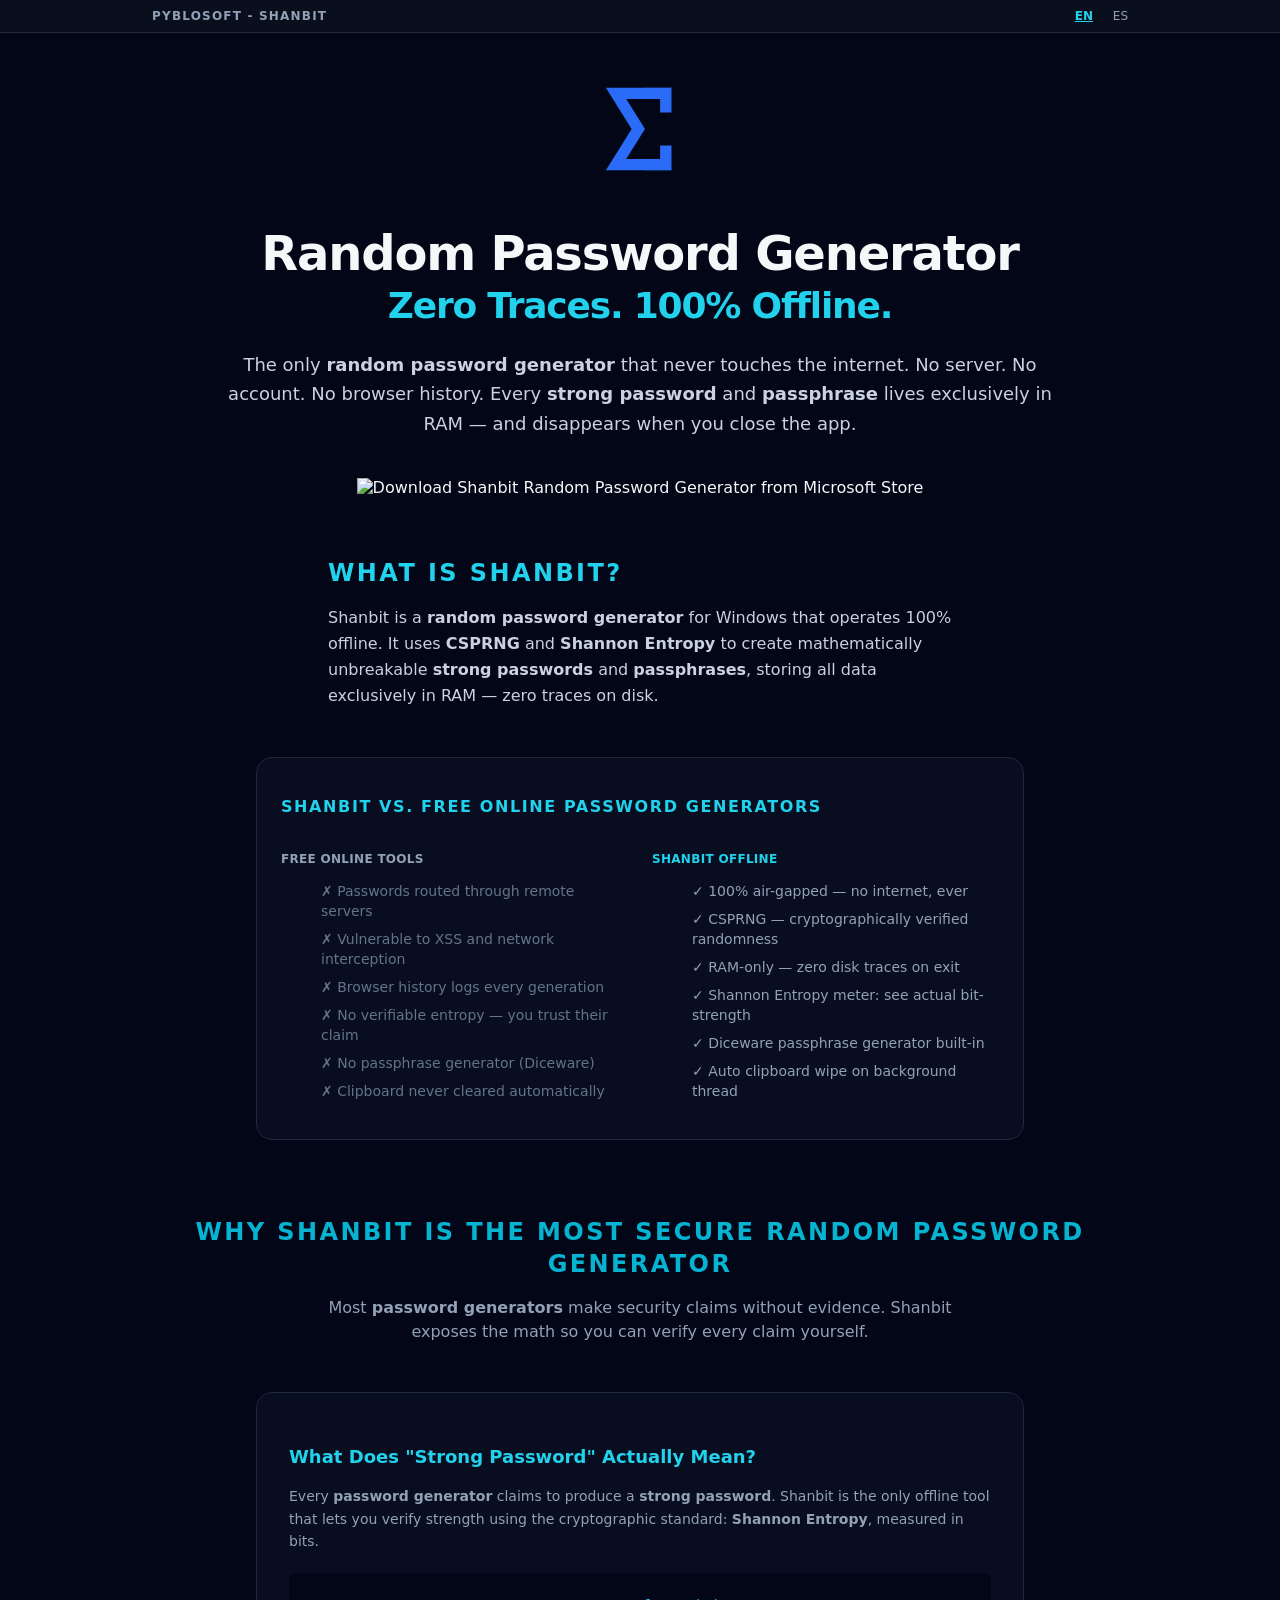
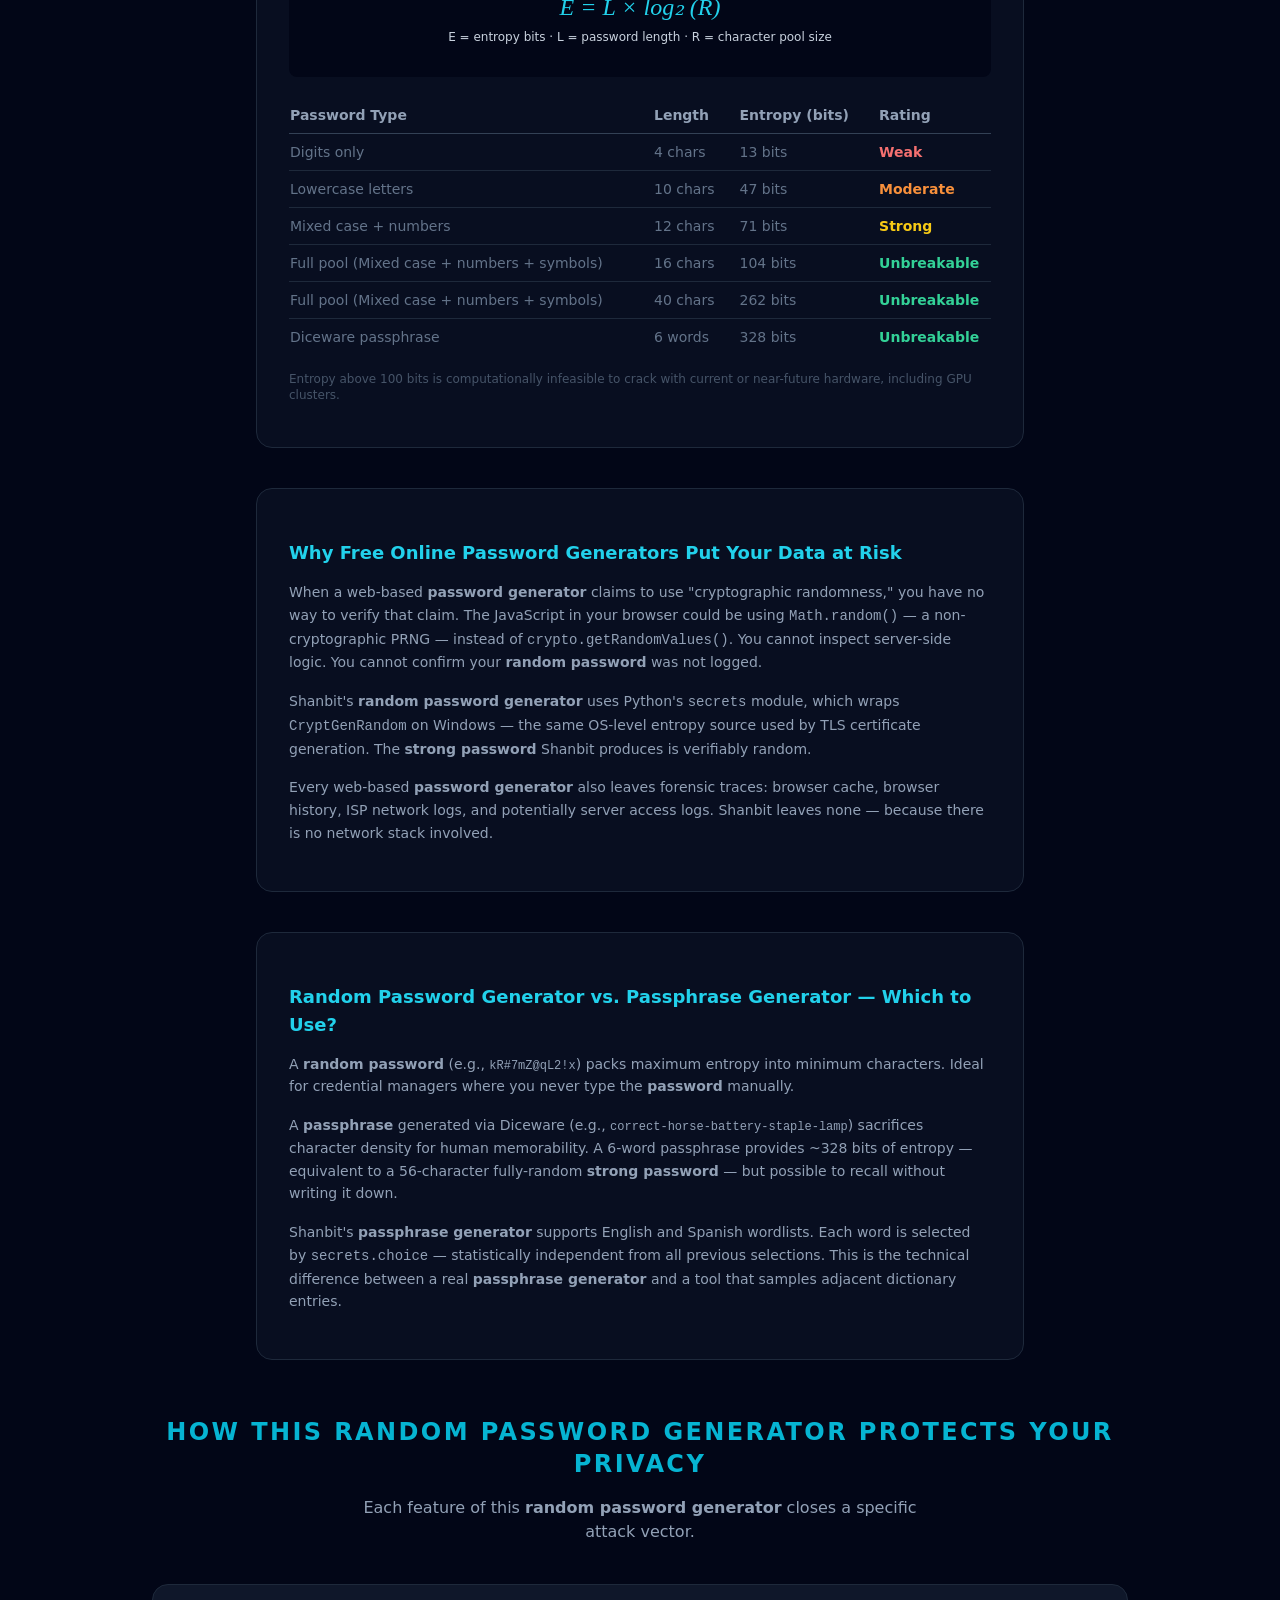
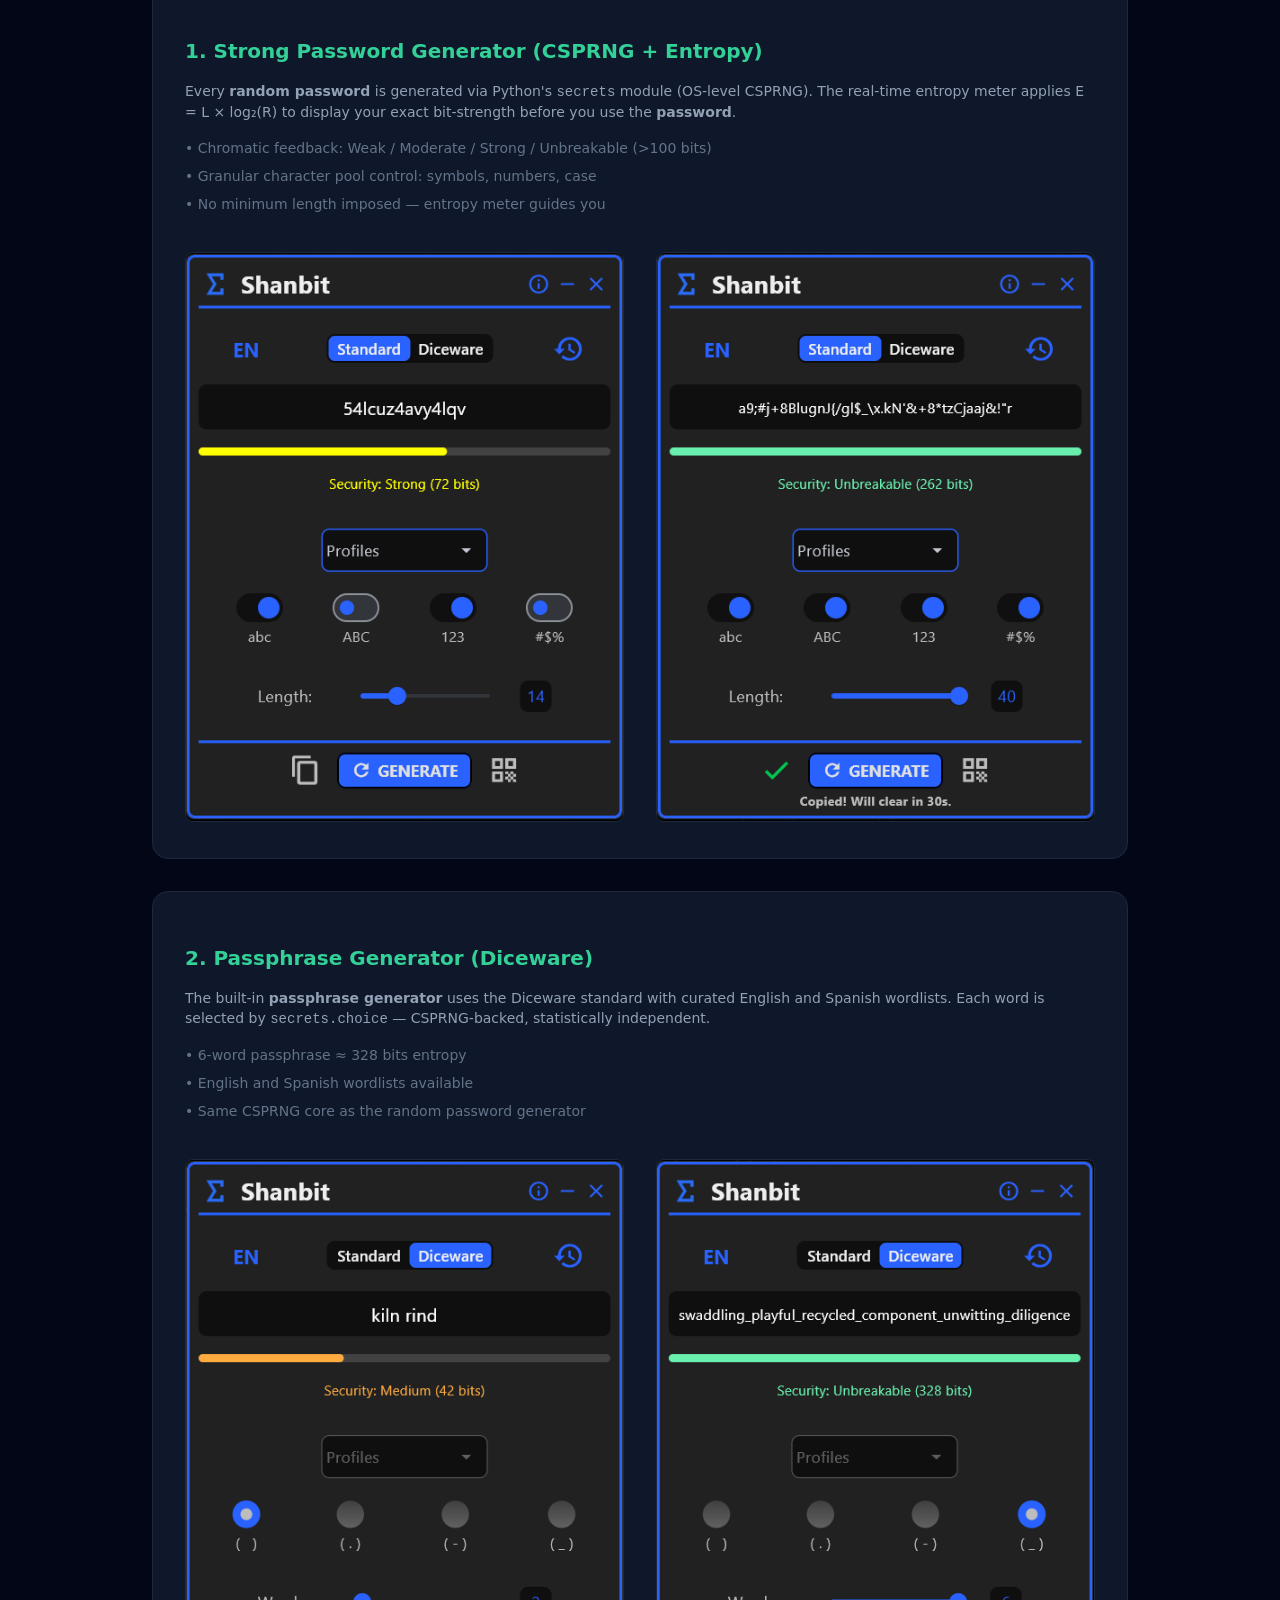
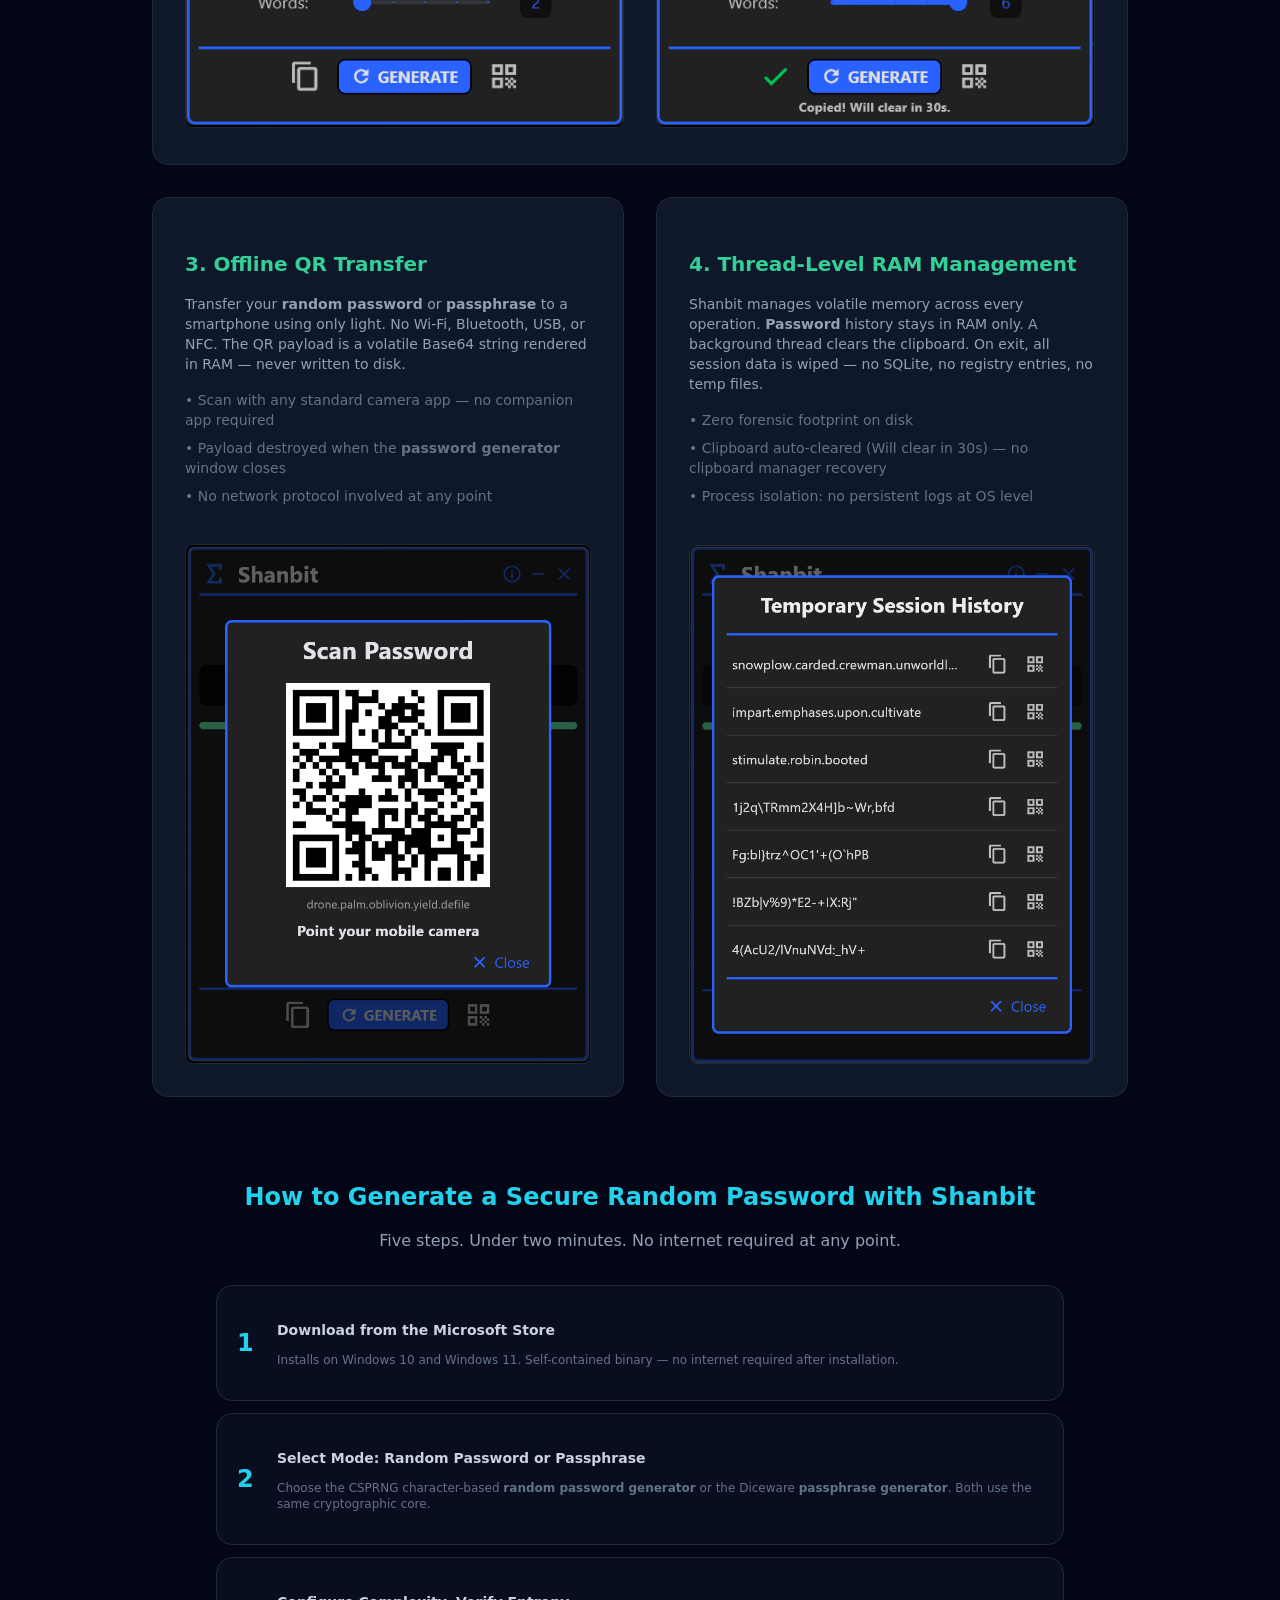
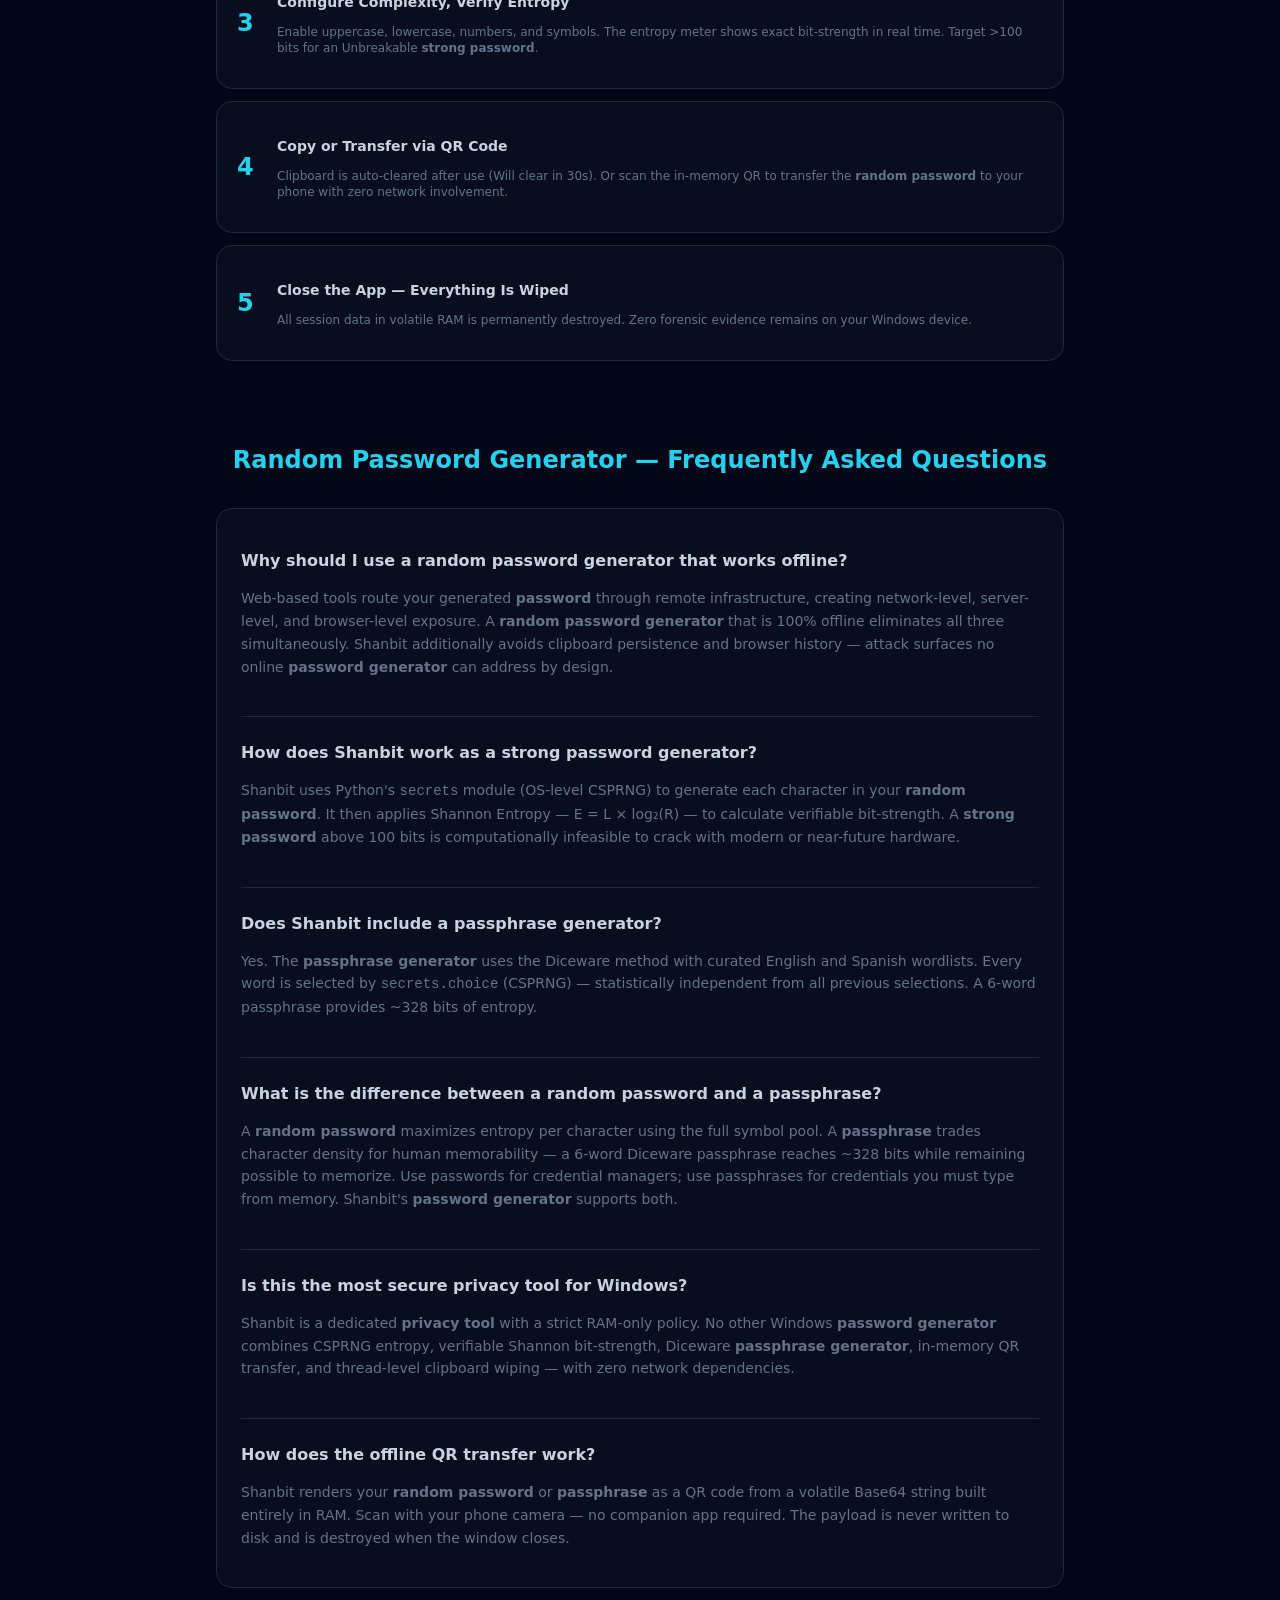
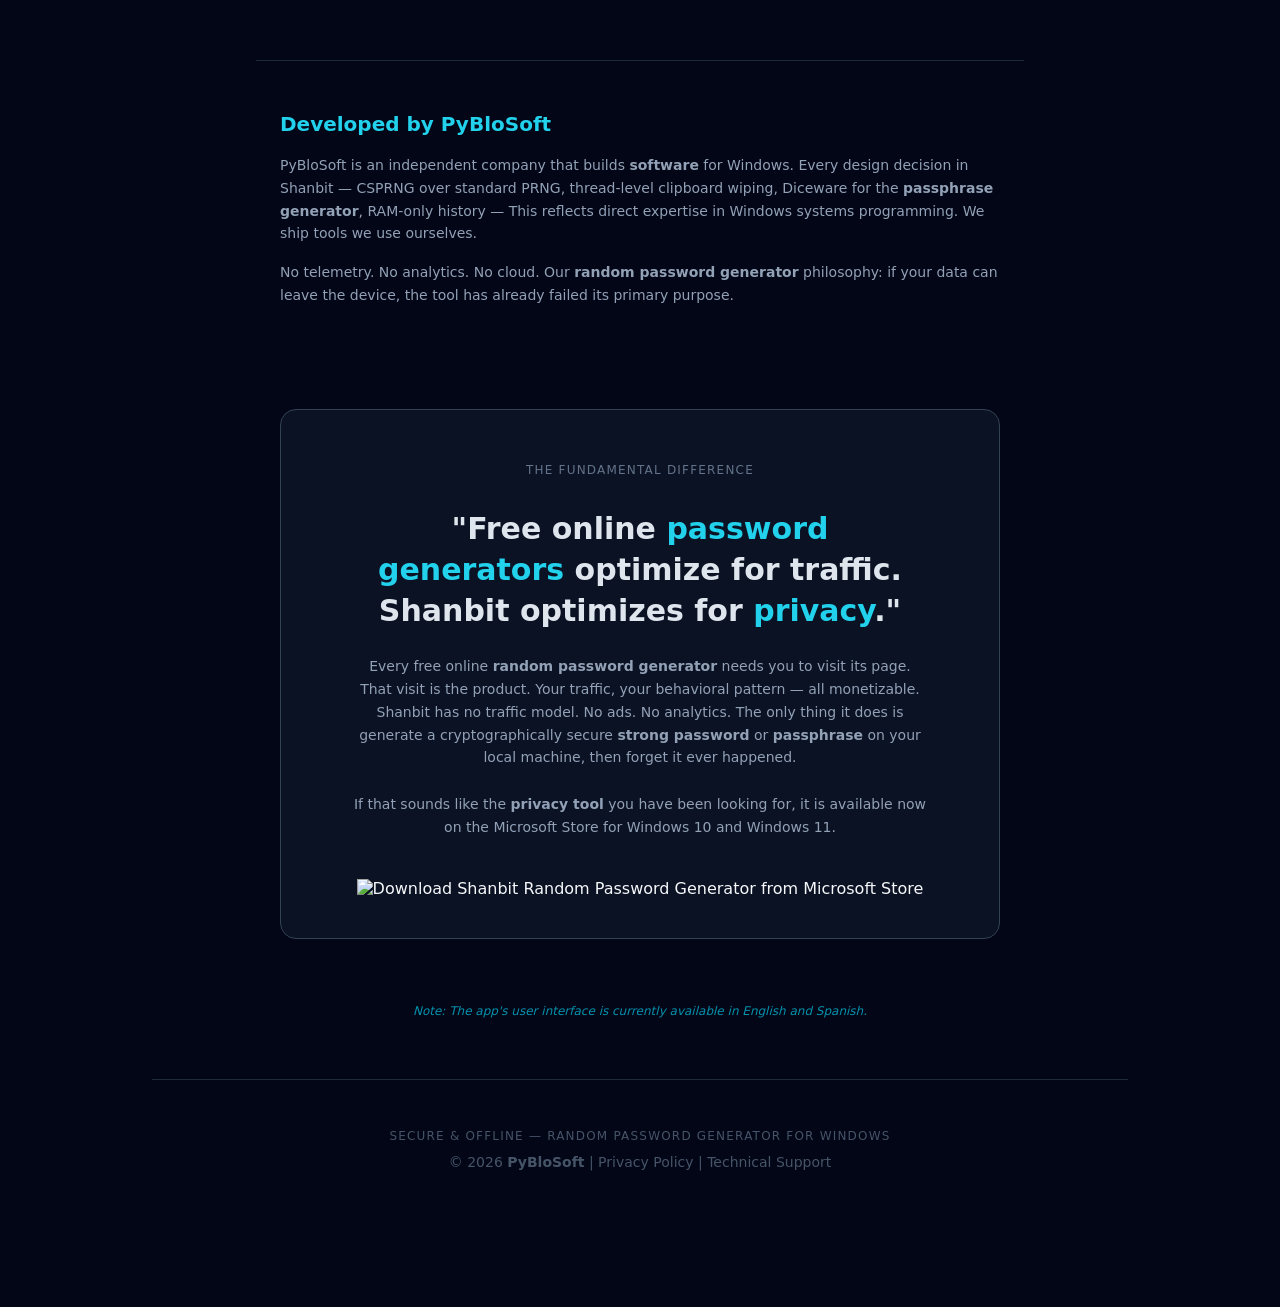
==== commit 855a6056: "perf: reduce forced reflow and defer GTM load to first scroll" ====
--- a/index.html
+++ b/index.html
@@ -2,15 +2,12 @@
 <html lang="en" class="dark" style="background-color: #020617;">
 <head>
     <script>
-        window.addEventListener('load', function() {
-            setTimeout(function() {
-                (function(w,d,s,l,i){w[l]=w[l]||[];w[l].push({'gtm.start':
-                new Date().getTime(),event:'gtm.js'});var f=d.getElementsByTagName(s)[0],
-                j=d.createElement(s),dl=l!='dataLayer'?'&l='+l:'';j.async=true;j.src=
-                'https://www.googletagmanager.com/gtm.js?id='+i+dl;f.parentNode.insertBefore(j,f);
-                })(window,document,'script','dataLayer','GTM-PFBRGDL6');
-            }, 1000); 
-        });
+        window.addEventListener('scroll', function() {
+        (function(w,d,s,l,i){w[l]=w[l]||[];w[l].push({'gtm.start':
+        new Date().getTime(),event:'gtm.js'});var f=d.getElementsByTagName(s)[0],
+        j=d.createElement(s),dl=l!='dataLayer'?'&l='+l:'';j.async=true;j.src=
+        'https://www.googletagmanager.com/gtm.js?id='+i+dl;f.parentNode.insertBefore(j,f);
+        })(window,document,'script','dataLayer','GTM-PFBRGDL6');}, { once: true });
     </script>
     <meta charset="UTF-8">
     <meta name="viewport" content="width=device-width, initial-scale=1.0">
@@ -333,7 +330,7 @@
             </p>
             <div class="bg-slate-950 rounded-lg p-5 mb-5 text-center">
                 <span class="italic cian-400-fijo" style="font-size: 1.5rem; font-family: serif;">E = L × log₂ (R)</span>
-                <p class="text-xs slate-500-fijo mt-2">E = entropy bits · L = password length · R = character pool size</p>
+                <p class="text-xs slate-300-fijo mt-2">E = entropy bits · L = password length · R = character pool size</p>
             </div>
             <div class="overflow-x-auto">
                 <table class="w-full text-sm text-left border-collapse">
--- a/assets/style.css
+++ b/assets/style.css
@@ -204,7 +204,6 @@
   color: transparent !important;
   -webkit-text-fill-color: transparent !important;
   text-shadow: 0 0 0 rgba(248, 250, 252, 0.99) !important;
-  transform: translateZ(0);
 }
 
 nav {
@@ -214,7 +213,6 @@
   position: sticky;
   top: 0;
   z-index: 50;
-  transform: translateZ(0);
 }
 
 .feature-card {
@@ -225,13 +223,14 @@
   display: flex;
   flex-direction: column;
   height: 100%;
-  transform: translateZ(0);
   overflow: hidden;
 }
 
-.feature-card:hover {
-  border-color: #22d3ee;
-  transform: translateY(-2px) translateZ(0);
+@media (hover: hover) {
+  .feature-card:hover {
+    border-color: #22d3ee;
+    transform: translateY(-2px);
+  }
 }
 
 .feature-card ul {
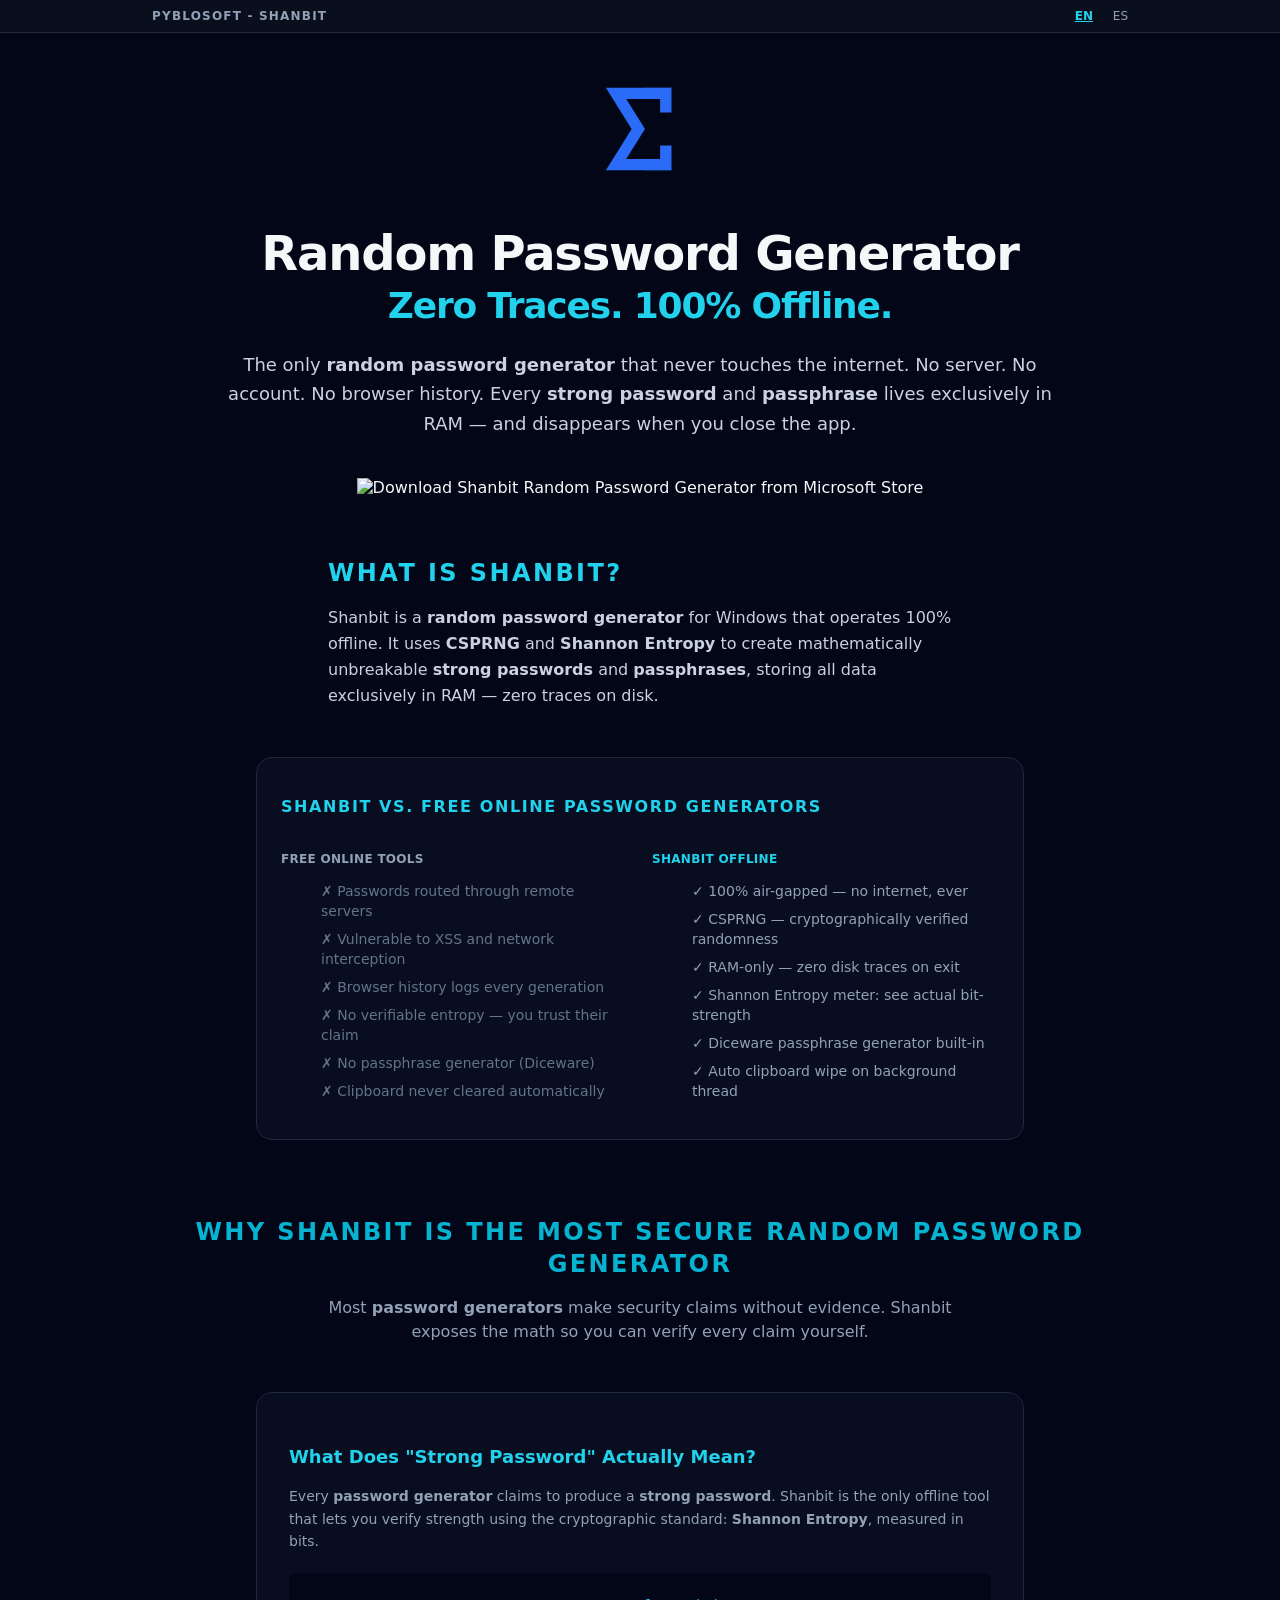
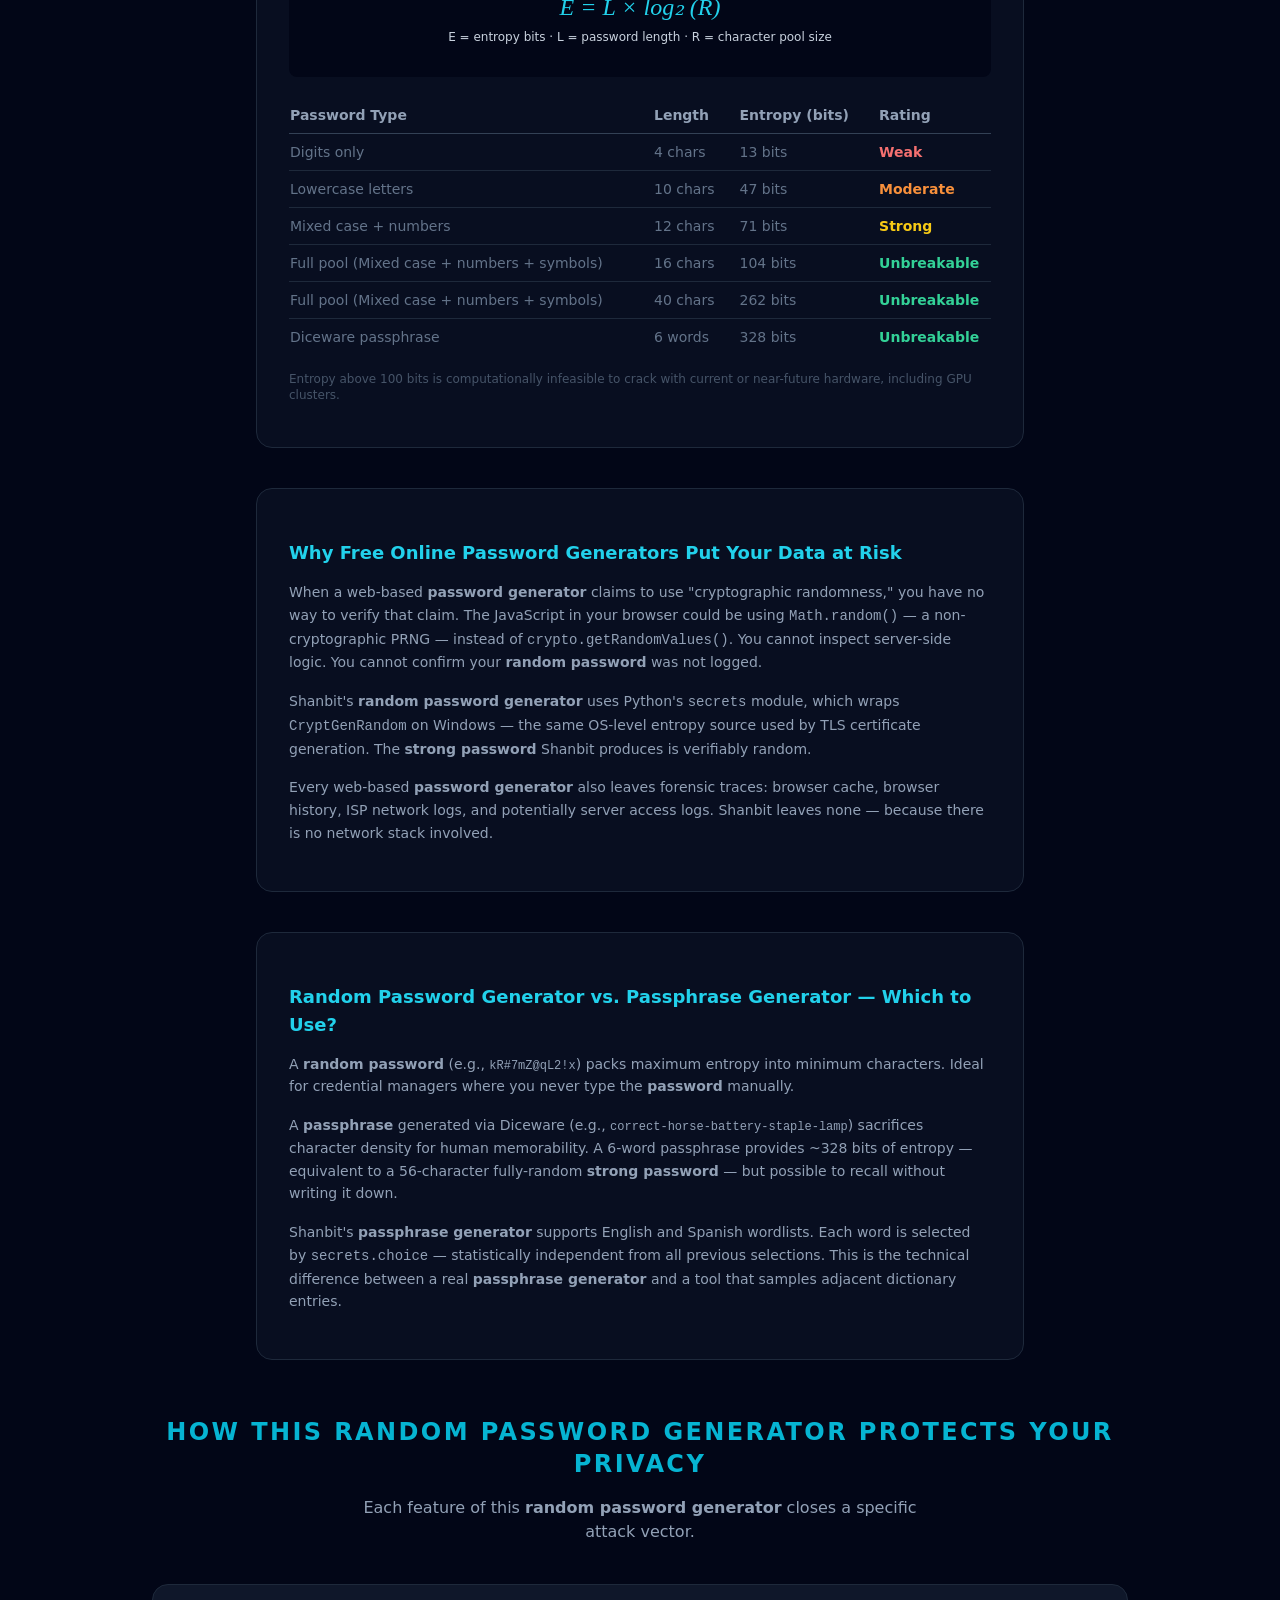
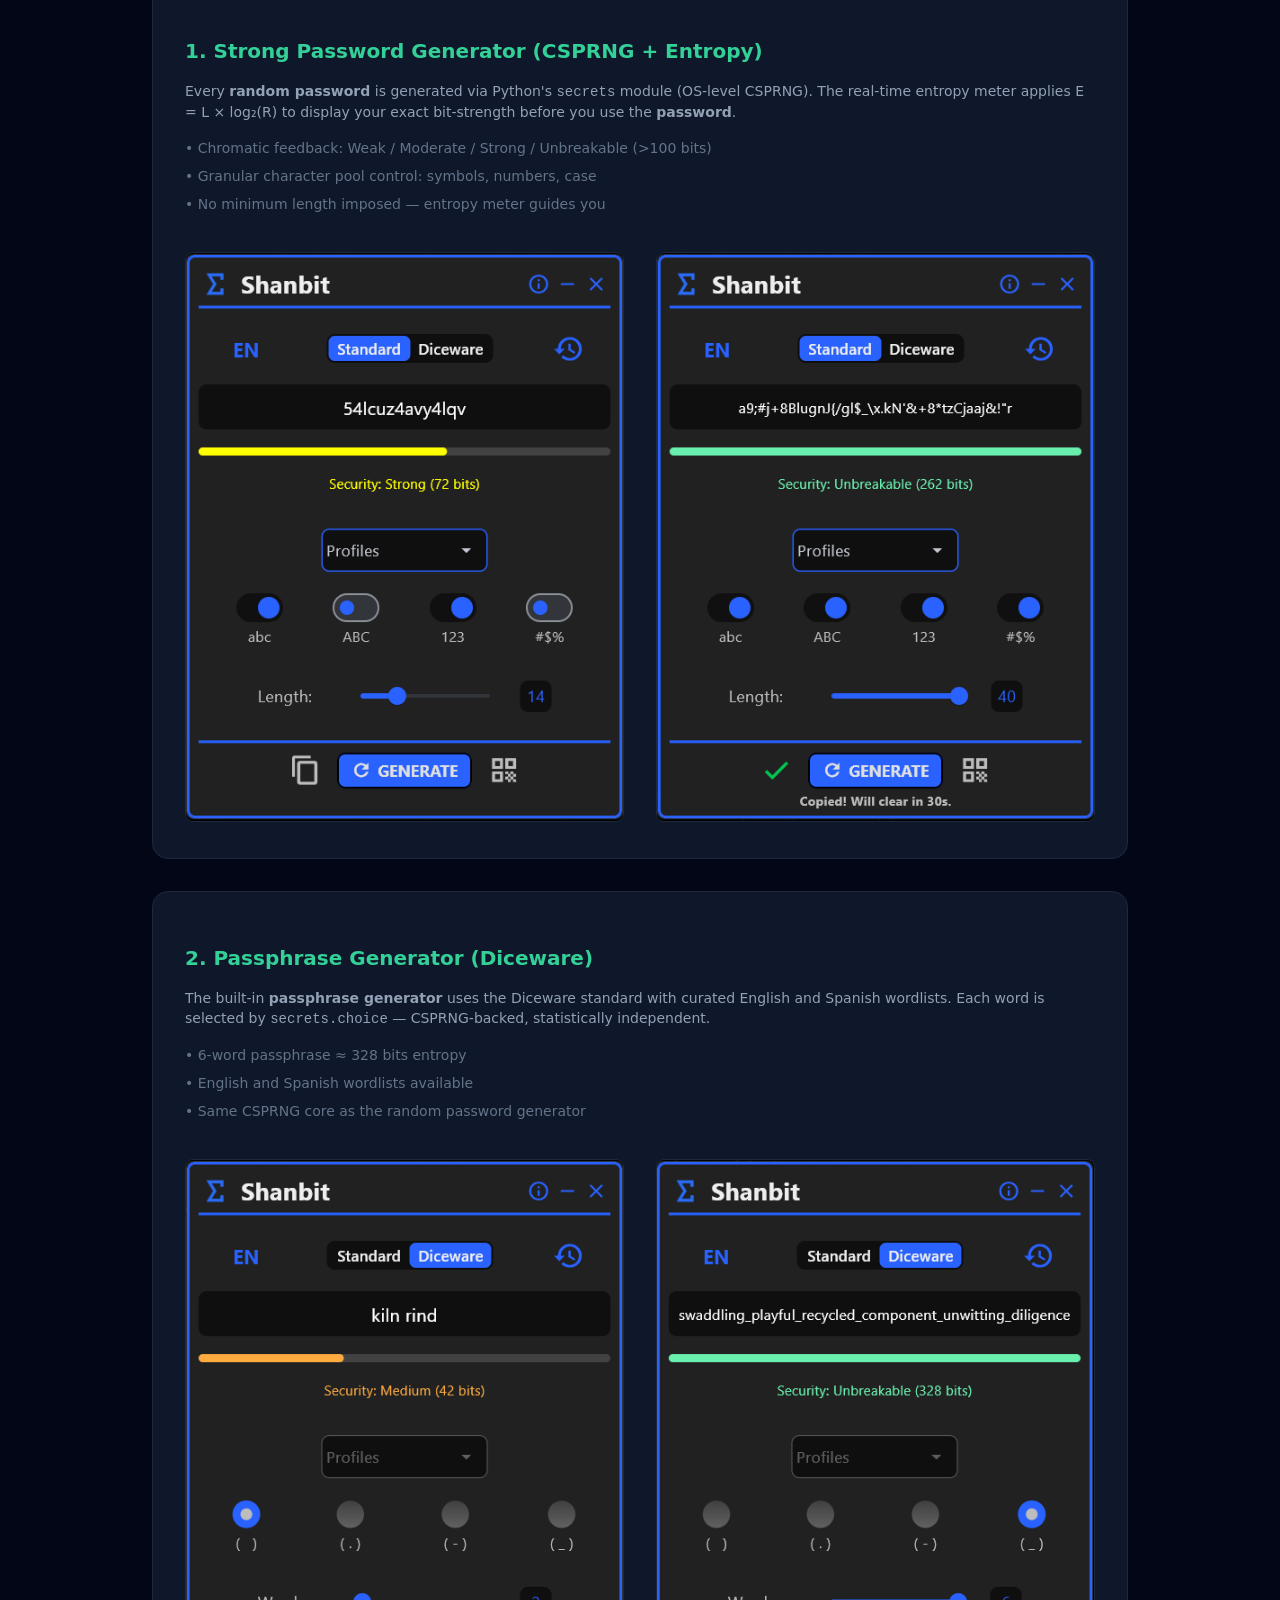
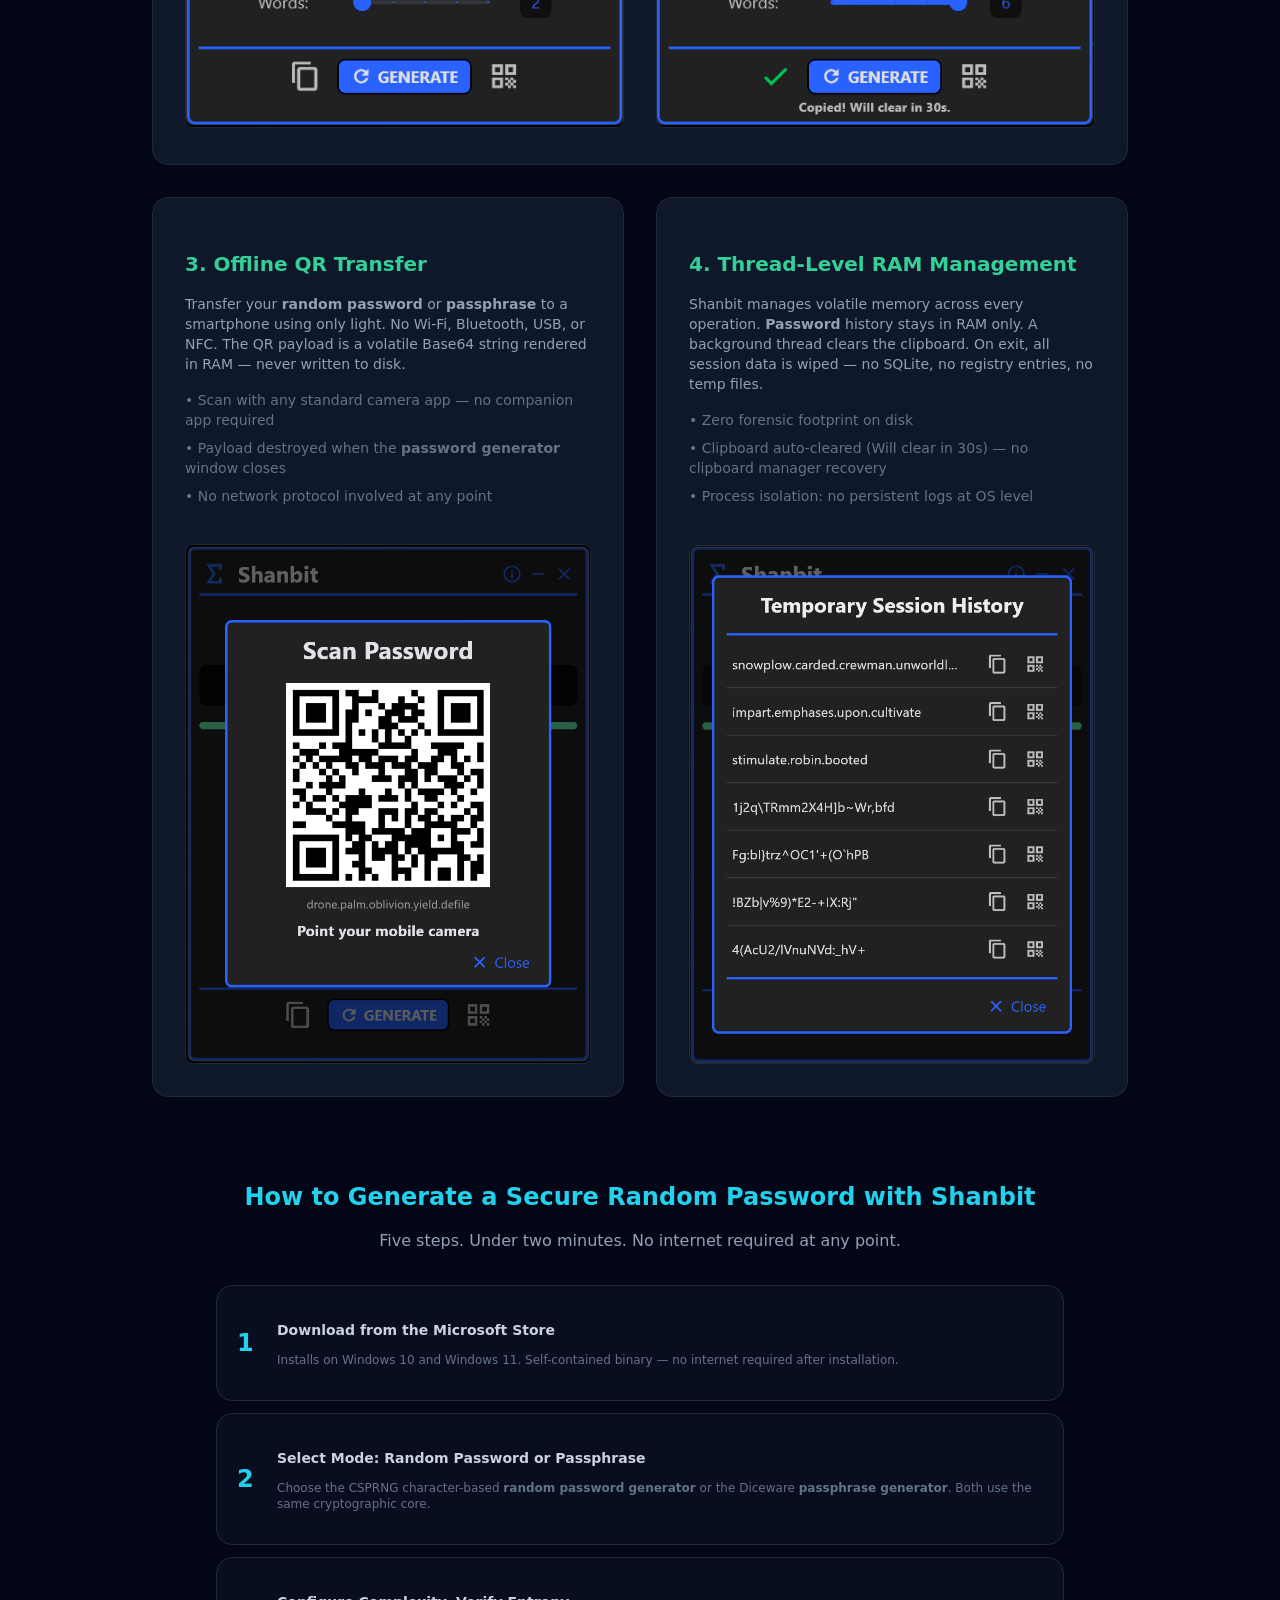
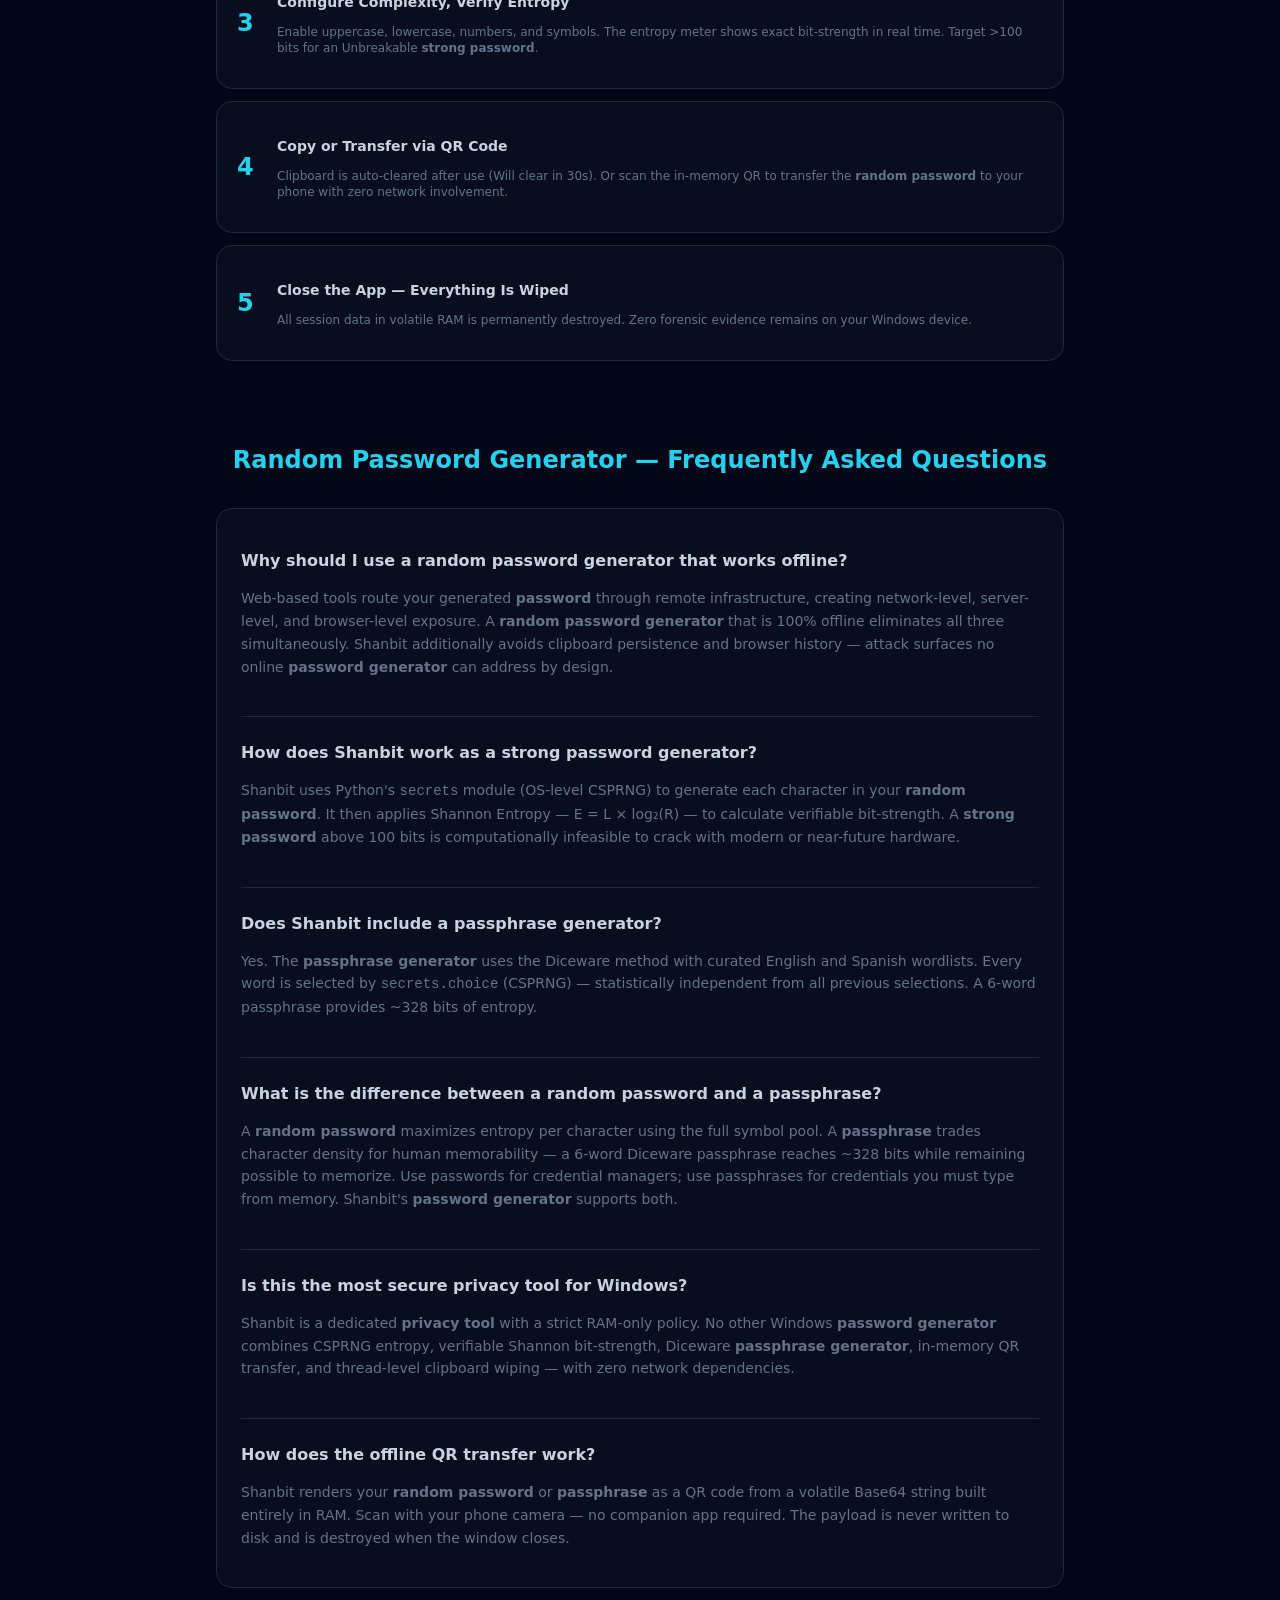
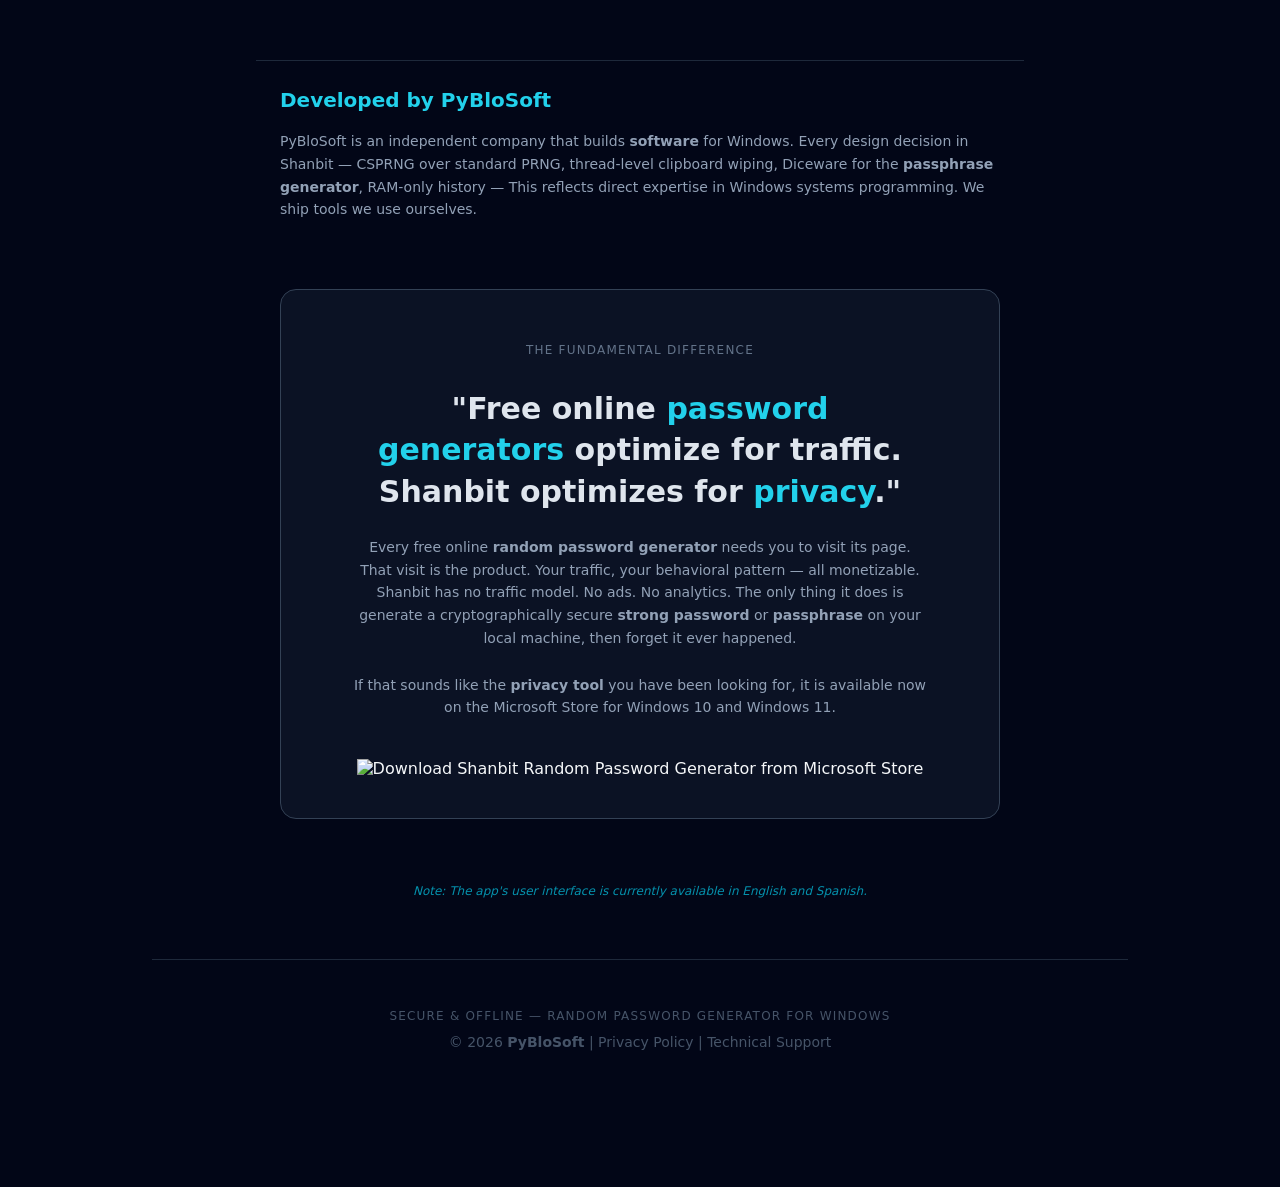
==== commit f6666c10: "content: update landing page copy" ====
--- a/index.html
+++ b/index.html
@@ -563,13 +563,10 @@
         </section>
 
         <!-- E-E-A-T -->
-        <section class="max-w-3xl mx-auto px-6 py-8 border-t border-slate-800 mb-2">
+        <section class="max-w-3xl mx-auto px-6 py-2 border-t border-slate-800 mb-2">
             <h2 class="text-xl font-bold mobile-left cian-400-fijo mb-4">Developed by PyBloSoft</h2>
-            <p class="slate-400-fijo text-sm leading-relaxed mb-4">
+            <p class="slate-400-fijo text-sm leading-relaxed mb-1">
                 PyBloSoft is an independent company that builds <strong>software</strong> for Windows. Every design decision in Shanbit — CSPRNG over standard PRNG, thread-level clipboard wiping, Diceware for the <strong>passphrase generator</strong>, RAM-only history — This reflects direct expertise in Windows systems programming. We ship tools we use ourselves.
-            </p>
-            <p class="slate-400-fijo text-sm leading-relaxed">
-                No telemetry. No analytics. No cloud. Our <strong>random password generator</strong> philosophy: if your data can leave the device, the tool has already failed its primary purpose.
             </p>
         </section>
 
